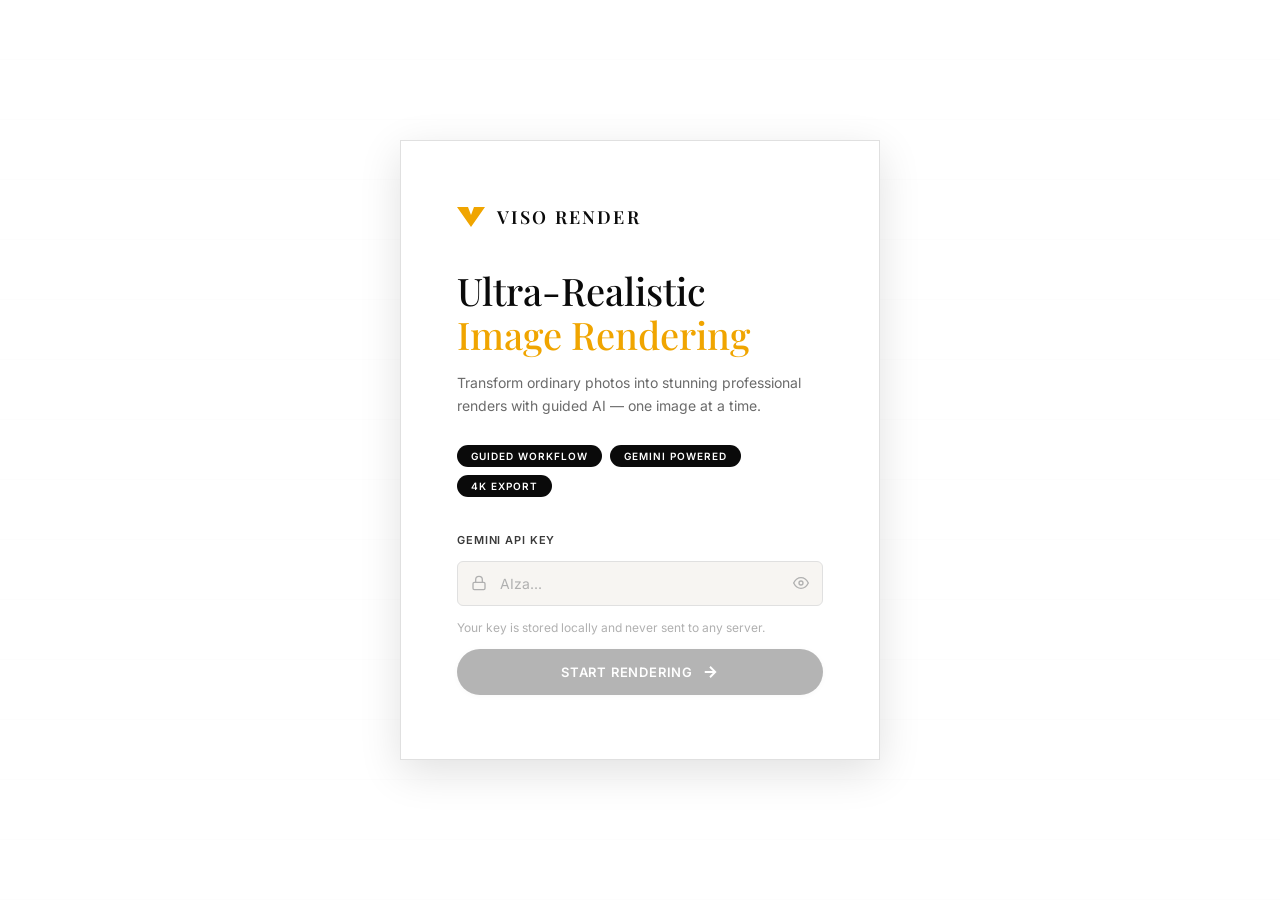
==== index.html @ 2ee14c9d "Add files via upload" ====
<!DOCTYPE html>
<html lang="en">
<head>
  <meta charset="UTF-8" />
  <meta name="viewport" content="width=device-width, initial-scale=1.0" />
  <title>RenderAI — Ultra-Realistic Image Rendering Agent</title>
  <meta name="description" content="Transform your ordinary images into ultra-realistic professional renders using Gemini AI." />
  <link href="https://fonts.googleapis.com/css2?family=Playfair+Display:ital,wght@0,400;0,500;0,600;0,700;1,400&family=Inter:wght@300;400;500;600;700&family=Space+Grotesk:wght@400;500;600&display=swap" rel="stylesheet" />
  <link rel="stylesheet" href="style.css" />
</head>
<body>

  <!-- ===== SETUP SCREEN ===== -->
  <div id="setup-screen" class="screen active">
    <div class="setup-bg">
      <div class="orb orb-1"></div>
      <div class="orb orb-2"></div>
      <div class="orb orb-3"></div>
    </div>
    <div class="setup-card">
      <div class="logo">
        <div class="logo-icon">
          <svg width="28" height="20" viewBox="0 0 28 20" fill="none">
            <polygon points="0,0 11,0 14,8 17,0 28,0 14,20" fill="#F0A500"/>
          </svg>
        </div>
        <span class="logo-text">VISO Render</span>
      </div>
      <h1 class="setup-title">Ultra-Realistic<br/><span class="gradient-text">Image Rendering</span></h1>
      <p class="setup-subtitle">Transform ordinary photos into stunning professional renders with guided AI — one image at a time.</p>
      <div class="feature-pills">
        <span class="pill">Guided Workflow</span>
        <span class="pill">Gemini Powered</span>
        <span class="pill">4K Export</span>
      </div>
      <div class="api-form">
        <label class="input-label">Gemini API Key</label>
        <div class="input-wrap">
          <svg class="input-icon" width="16" height="16" viewBox="0 0 24 24" fill="none" stroke="currentColor" stroke-width="2"><rect x="3" y="11" width="18" height="11" rx="2"/><path d="M7 11V7a5 5 0 0 1 10 0v4"/></svg>
          <input id="api-key-input" type="password" placeholder="AIza..." autocomplete="off" spellcheck="false" />
          <button id="toggle-key-vis" class="toggle-vis" title="Show/Hide Key">
            <svg width="16" height="16" viewBox="0 0 24 24" fill="none" stroke="currentColor" stroke-width="2"><path d="M1 12s4-8 11-8 11 8 11 8-4 8-11 8-11-8-11-8z"/><circle cx="12" cy="12" r="3"/></svg>
          </button>
        </div>
        <p class="input-hint">Your key is stored locally and never sent to any server.</p>
        <button id="start-btn" class="btn-primary" disabled>
          <span>Start Rendering</span>
          <svg width="18" height="18" viewBox="0 0 24 24" fill="none" stroke="currentColor" stroke-width="2.5"><path d="M5 12h14M12 5l7 7-7 7"/></svg>
        </button>
        <div id="setup-error" class="setup-error hidden"></div>
      </div>
    </div>
  </div>

  <!-- ===== MAIN APP ===== -->
  <div id="app-screen" class="screen">

    <!-- Header -->
    <header class="app-header">
      <div class="header-logo">
        <div class="logo-icon small">
          <svg width="20" height="14" viewBox="0 0 28 20" fill="none">
            <polygon points="0,0 11,0 14,8 17,0 28,0 14,20" fill="#F0A500"/>
          </svg>
        </div>
        <span>VISO Render</span>
      </div>
      <div class="header-status">
        <div class="status-dot"></div>
        <span id="header-status-text">Agent Ready</span>
      </div>
      <div class="header-actions">
        <div id="image-counter-badge" class="counter-badge hidden">
          <span id="image-count">0</span> rendered
        </div>
        <button id="new-session-btn" class="btn-ghost" title="New Session">
          <svg width="16" height="16" viewBox="0 0 24 24" fill="none" stroke="currentColor" stroke-width="2"><path d="M3 12a9 9 0 0 1 9-9 9.75 9.75 0 0 1 6.74 2.74L21 8"/><path d="M21 3v5h-5"/><path d="M21 12a9 9 0 0 1-9 9 9.75 9.75 0 0 1-6.74-2.74L3 16"/><path d="M8 16H3v5"/></svg>
          New Session
        </button>
        <button id="change-key-btn" class="btn-ghost" title="Change API Key">
          <svg width="16" height="16" viewBox="0 0 24 24" fill="none" stroke="currentColor" stroke-width="2"><rect x="3" y="11" width="18" height="11" rx="2"/><path d="M7 11V7a5 5 0 0 1 10 0v4"/></svg>
        </button>
      </div>
    </header>

    <!-- Main Layout -->
    <main class="app-main">

      <!-- LEFT PANEL: Image Preview -->
      <section class="image-panel">

        <!-- Upload Zone -->
        <div id="upload-zone" class="upload-zone">
          <input type="file" id="file-input" accept="image/*" hidden />
          <div class="upload-content">
            <div class="upload-icon-wrap">
              <div class="upload-icon-ring"></div>
              <svg width="32" height="32" viewBox="0 0 24 24" fill="none" stroke="currentColor" stroke-width="1.5">
                <path d="M21 15v4a2 2 0 0 1-2 2H5a2 2 0 0 1-2-2v-4"/>
                <polyline points="17,8 12,3 7,8"/>
                <line x1="12" y1="3" x2="12" y2="15"/>
              </svg>
            </div>
            <h3 class="upload-title">Drop your image here</h3>
            <p class="upload-sub">or <button id="browse-btn" class="link-btn">browse files</button></p>
            <p class="upload-formats">JPG, PNG, WEBP · Max 20MB</p>
            <div class="upload-tips">
              <div class="tip-item"><span class="tip-icon">💡</span><span>Works great with products, portraits, interiors, and objects</span></div>
            </div>
          </div>
        </div>

        <!-- Comparison View (hidden until render) -->
        <div id="comparison-view" class="comparison-view hidden">
          <div class="compare-header">
            <div class="compare-tabs">
              <button class="compare-tab active" data-tab="split" id="tab-split">Split</button>
              <button class="compare-tab" data-tab="before" id="tab-before">Before</button>
              <button class="compare-tab" data-tab="after" id="tab-after">After</button>
            </div>
            <button id="download-btn" class="btn-download" title="Download Render">
              <svg width="14" height="14" viewBox="0 0 24 24" fill="none" stroke="currentColor" stroke-width="2.5"><path d="M21 15v4a2 2 0 0 1-2 2H5a2 2 0 0 1-2-2v-4"/><polyline points="7,10 12,15 17,10"/><line x1="12" y1="15" x2="12" y2="3"/></svg>
              Download
            </button>
          </div>

          <!-- Split View -->
          <div id="split-view" class="split-container">
            <div class="split-images">
              <img id="before-img-split" class="split-img" alt="Original" />
              <img id="after-img-split" class="split-img rendered" alt="Rendered" />
              <div class="split-divider" id="split-divider">
                <div class="divider-line"></div>
                <div class="divider-handle">
                  <svg width="14" height="14" viewBox="0 0 24 24" fill="none" stroke="currentColor" stroke-width="2.5"><path d="M8 3l-5 9 5 9"/><path d="M16 3l5 9-5 9"/></svg>
                </div>
              </div>
              <div class="split-label left">Original</div>
              <div class="split-label right">Rendered</div>
            </div>
          </div>

          <!-- Single Views -->
          <div id="before-view" class="single-view hidden">
            <img id="before-img-single" alt="Original" />
            <div class="single-label">Original</div>
          </div>
          <div id="after-view" class="single-view hidden">
            <img id="after-img-single" alt="Rendered" />
            <div class="single-label gradient-bg-label">AI Render</div>
          </div>

          <!-- Render Meta -->
          <div class="render-meta">
            <div class="meta-item" id="render-subject-meta"></div>
            <div class="meta-dot"></div>
            <div class="meta-item" id="render-bg-meta"></div>
            <div class="meta-dot"></div>
            <div class="meta-item" id="render-style-meta"></div>
          </div>
        </div>

        <!-- Processing State -->
        <div id="processing-view" class="processing-view hidden">
          <div class="processing-visual">
            <canvas id="processing-canvas" width="180" height="180"></canvas>
          </div>
          <div class="processing-text">
            <h3 id="processing-title">Generating Ultra-Realistic Render</h3>
            <p id="processing-sub">Enhancing lighting, textures & depth...</p>
          </div>
          <div class="processing-steps">
            <div class="proc-step active" id="ps-1"><div class="ps-dot"></div><span>Analyzing subject</span></div>
            <div class="proc-step" id="ps-2"><div class="ps-dot"></div><span>Crafting prompt</span></div>
            <div class="proc-step" id="ps-3"><div class="ps-dot"></div><span>Rendering with Gemini</span></div>
            <div class="proc-step" id="ps-4"><div class="ps-dot"></div><span>Finalizing output</span></div>
          </div>
        </div>

        <!-- Annotation Overlay (drawing canvas) -->
        <div id="annotation-overlay" class="annotation-overlay hidden">
          <canvas id="annotation-canvas"></canvas>
        </div>

        <!-- Gemini-style Drawing Toolbar -->
        <div id="drawing-toolbar" class="drawing-toolbar hidden">
          <div class="dtb-row dtb-colors">
            <button class="dtb-color active" data-color="#FF3B30" style="background:#FF3B30" title="Red"></button>
            <button class="dtb-color" data-color="#FF9500" style="background:#FF9500" title="Orange"></button>
            <button class="dtb-color" data-color="#34C759" style="background:#34C759" title="Green"></button>
            <button class="dtb-color" data-color="#007AFF" style="background:#007AFF" title="Blue"></button>
            <button class="dtb-color" data-color="#FFFFFF" style="background:#FFFFFF" title="White"></button>
          </div>
          <div class="dtb-row dtb-tools">
            <button class="dtb-tool active" id="dtb-pen" title="Pen">
              <svg width="15" height="15" viewBox="0 0 24 24" fill="none" stroke="currentColor" stroke-width="2.2"><path d="M12 20h9"/><path d="M16.5 3.5a2.121 2.121 0 013 3L7 19l-4 1 1-4L16.5 3.5z"/></svg>
            </button>
            <button class="dtb-tool" id="dtb-eraser" title="Eraser">
              <svg width="15" height="15" viewBox="0 0 24 24" fill="none" stroke="currentColor" stroke-width="2.2"><path d="M20 20H7L3 16l10-10 7 7-3.5 3.5"/><path d="M6.5 17.5l4-4"/></svg>
            </button>
            <button class="dtb-tool" id="dtb-clear" title="Clear all">
              <svg width="15" height="15" viewBox="0 0 24 24" fill="none" stroke="currentColor" stroke-width="2.2"><polyline points="3,6 5,6 21,6"/><path d="M19 6v14a2 2 0 0 1-2 2H7a2 2 0 0 1-2-2V6M8,6V4a2 2 0 0 1 2-2h4a2 2 0 0 1 2 2v2"/></svg>
            </button>
          </div>
        </div>

      </section>

      <!-- RIGHT PANEL: Chat Agent -->
      <section class="chat-panel">

        <div class="chat-header">
          <div class="agent-avatar">
            <svg width="16" height="12" viewBox="0 0 28 20" fill="none">
              <polygon points="0,0 11,0 14,8 17,0 28,0 14,20" fill="#F0A500"/>
            </svg>
          </div>
          <div>
            <div class="agent-name">Render Agent</div>
            <div class="agent-online"><span class="online-dot"></span>Online</div>
          </div>
          <div class="chat-image-thumb-wrap">
            <img id="chat-thumb" class="chat-thumb hidden" alt="Current image" />
          </div>
        </div>

        <!-- Messages -->
        <div class="chat-messages" id="chat-messages">
          <!-- Populated by JS -->
        </div>

        <!-- Input Area -->
        <div class="chat-input-area" id="chat-input-area">

          <!-- Quick Choice Grid -->
          <div id="quick-choices" class="quick-choices hidden"></div>

          <!-- ── Color Picker Card (replaces background step) ── -->
          <div id="color-picker-card" class="color-picker-card hidden">
            <div class="cp-label">Background Color</div>
            <div class="cp-presets">
              <button class="cp-swatch" data-color="#FFEEDC" title="Warm Cream" style="background:#FFEEDC"></button>
              <button class="cp-swatch" data-color="#FFFFFF" title="Pure White" style="background:#FFFFFF"></button>
              <button class="cp-swatch" data-color="#F5F5F0" title="Off White" style="background:#F5F5F0"></button>
              <button class="cp-swatch" data-color="#E8EDF2" title="Cool Grey" style="background:#E8EDF2"></button>
              <button class="cp-swatch" data-color="#FFF8E7" title="Warm White" style="background:#FFF8E7"></button>
              <button class="cp-swatch" data-color="#0D0D0D" title="Black" style="background:#0D0D0D"></button>
              <button class="cp-swatch" data-color="#1A2332" title="Navy" style="background:#1A2332"></button>
              <button class="cp-swatch cp-custom-trigger" title="Custom color">
                <svg width="14" height="14" viewBox="0 0 24 24" fill="none" stroke="currentColor" stroke-width="2.5"><circle cx="12" cy="12" r="10"/><line x1="12" y1="8" x2="12" y2="16"/><line x1="8" y1="12" x2="16" y2="12"/></svg>
                <input type="color" id="bg-color-input" value="#FFEEDC" tabindex="-1"/>
              </button>
            </div>
            <div class="cp-bottom">
              <div class="cp-preview-wrap">
                <div id="cp-preview-swatch" class="cp-preview-swatch" style="background:#FFEEDC"></div>
                <span id="cp-hex-display" class="cp-hex">#FFEEDC</span>
              </div>
              <button id="cp-confirm-btn" class="btn-action primary cp-confirm">
                Use This Color →
              </button>
            </div>
          </div>

          <!-- ── Upscale + Template Picker ── -->
          <div id="upscale-picker" class="upscale-picker hidden">
            <div class="up-header">
              <span class="up-title">Upscale &amp; Export</span>
              <span class="tp-badge">VISO</span>
            </div>

            <!-- Resolution -->
            <div class="up-section">
              <div class="up-section-label">Resolution</div>
              <div class="up-res-grid">
                <button class="up-res-btn" data-res="2k">
                  <span class="up-res-name">2K</span>
                  <span class="up-res-dim">2048 &times; 1280</span>
                </button>
                <button class="up-res-btn active" data-res="4k">
                  <span class="up-res-name">4K</span>
                  <span class="up-res-dim">3840 &times; 2160</span>
                </button>
                <button class="up-res-btn" data-res="8k">
                  <span class="up-res-name">8K</span>
                  <span class="up-res-dim">7680 &times; 4320</span>
                </button>
              </div>
            </div>

            <!-- Template -->
            <div class="up-section">
              <div class="up-section-label">Overlay Template</div>
              <div class="up-tp-grid">
                <button class="up-tp-card active" data-template="none">
                  <div class="up-tp-thumb up-tp-none">None</div>
                  <span class="up-tp-name">Raw</span>
                </button>
                <button class="up-tp-card" data-template="dark">
                  <div class="up-tp-thumb up-tp-dark">
                    <span class="up-tp-label">Dark</span>
                  </div>
                  <span class="up-tp-name">Dark Text</span>
                </button>
                <button class="up-tp-card" data-template="white">
                  <div class="up-tp-thumb up-tp-white">
                    <span class="up-tp-label">White</span>
                  </div>
                  <span class="up-tp-name">White Text</span>
                </button>
              </div>
            </div>

            <button id="up-export-btn" class="btn-action primary">
              <svg width="14" height="14" viewBox="0 0 24 24" fill="none" stroke="currentColor" stroke-width="2.5"><path d="M21 15v4a2 2 0 0 1-2 2H5a2 2 0 0 1-2-2v-4"/><polyline points="7,10 12,15 17,10"/><line x1="12" y1="15" x2="12" y2="3"/></svg>
              Export
            </button>
          </div>

          <!-- Text Input Row -->
          <div id="text-input-row" class="text-input-row hidden">
            <div class="text-input-wrap">
              <textarea id="chat-input" placeholder="Type your response..." rows="1" maxlength="500"></textarea>
              <span class="char-count" id="char-count">0/500</span>
            </div>
            <button id="send-btn" class="send-btn" disabled>
              <svg width="18" height="18" viewBox="0 0 24 24" fill="none" stroke="currentColor" stroke-width="2.5"><line x1="22" y1="2" x2="11" y2="13"/><polygon points="22,2 15,22 11,13 2,9"/></svg>
            </button>
          </div>

          <!-- Action Buttons (post-render) -->
          <div id="action-btns" class="action-btns hidden">
            <!-- Row 1: Preview + Download -->
            <div class="action-btns-row">
              <button id="preview-btn" class="btn-action secondary">
                <svg width="14" height="14" viewBox="0 0 24 24" fill="none" stroke="currentColor" stroke-width="2"><path d="M1 12s4-8 11-8 11 8 11 8-4 8-11 8-11-8-11-8z"/><circle cx="12" cy="12" r="3"/></svg>
                Preview
              </button>
              <button id="chat-download-btn" class="btn-action secondary">
                <svg width="14" height="14" viewBox="0 0 24 24" fill="none" stroke="currentColor" stroke-width="2.5"><path d="M21 15v4a2 2 0 0 1-2 2H5a2 2 0 0 1-2-2v-4"/><polyline points="7,10 12,15 17,10"/><line x1="12" y1="15" x2="12" y2="3"/></svg>
                Download
              </button>
            </div>
            <!-- Row 2: Upscale & Export (full width, prominent) -->
            <div class="action-btns-row">
              <button id="upscale-btn" class="btn-action teal" style="width:100%">
                <svg width="14" height="14" viewBox="0 0 24 24" fill="none" stroke="currentColor" stroke-width="2.5"><polyline points="17,11 12,6 7,11"/><polyline points="17,18 12,13 7,18"/></svg>
                Upscale &amp; Export
              </button>
            </div>
            <!-- Row 3: Adjust + Next Image -->
            <div class="action-btns-row">
              <button id="adjust-btn" class="btn-action secondary">
                <svg width="14" height="14" viewBox="0 0 24 24" fill="none" stroke="currentColor" stroke-width="2"><path d="M12 20h9"/><path d="M16.5 3.5a2.121 2.121 0 013 3L7 19l-4 1 1-4L16.5 3.5z"/></svg>
                Adjustments
              </button>
              <button id="next-image-btn" class="btn-action primary">
                <svg width="14" height="14" viewBox="0 0 24 24" fill="none" stroke="currentColor" stroke-width="2"><path d="M5 12h14M12 5l7 7-7 7"/></svg>
                Next
              </button>
            </div>
            <!-- Row 4: Back to first render (only after adjustment) -->
            <div id="back-original-row" class="action-btns-row hidden">
              <button id="back-original-btn" class="btn-action back">
                <svg width="14" height="14" viewBox="0 0 24 24" fill="none" stroke="currentColor" stroke-width="2"><polyline points="15,18 9,12 15,6"/></svg>
                Back to First Render
              </button>
            </div>
          </div>

          <!-- Adjustment Input -->
          <div id="adjustment-row" class="adjustment-row hidden">
            <div class="text-input-wrap">
              <textarea id="adjustment-input" placeholder="Describe what to change (e.g., make lighting warmer, change background to sunset)..." rows="2" maxlength="600"></textarea>
            </div>
            <div class="adj-buttons">
              <button id="cancel-adj-btn" class="btn-ghost small">Cancel</button>
              <button id="apply-adj-btn" class="btn-primary small">Apply Changes</button>
            </div>
          </div>

        </div>
      </section>

    </main>
  </div>

  <!-- Notification Toast -->
  <div id="toast" class="toast hidden">
    <span id="toast-msg"></span>
  </div>

  <script src="app.js"></script>
</body>
</html>
---- style.css ----
/* ================================================================
   RenderAI — VISO-Inspired Design System
   Light, minimal, editorial. Matching visoinc.com aesthetic.
================================================================ */

/* ── Google Fonts ── */
@import url('https://fonts.googleapis.com/css2?family=Playfair+Display:wght@400;500;600;700&family=Inter:wght@300;400;500;600;700&family=Space+Grotesk:wght@400;500;600&display=swap');

/* ── Design Tokens ── */
:root {
  /* Colors */
  --black:        #0A0A0A;
  --off-black:    #1A1A1A;
  --dark-grey:    #3A3A3A;
  --mid-grey:     #6B6B6B;
  --light-grey:   #B0B0B0;
  --rule:         #E0E0E0;
  --bg-page:      #F7F5F2;   /* warm off-white, like VISO */
  --bg-white:     #FFFFFF;
  --bg-panel:     #FAF9F7;
  --bg-input:     #FFFFFF;
  --gold:         #F0A500;
  --gold-light:   rgba(240,165,0,0.12);
  --gold-border:  rgba(240,165,0,0.3);

  /* Typography */
  --font-serif:  'Playfair Display', Georgia, serif;
  --font-sans:   'Inter', 'Helvetica Neue', Arial, sans-serif;
  --font-mono:   'Space Grotesk', monospace;

  /* Spacing & shape */
  --radius-sm:   4px;
  --radius-md:   6px;
  --radius-pill: 999px;
  --transition:  150ms ease;

  /* Shadows */
  --shadow-sm:   0 1px 4px rgba(0,0,0,0.08);
  --shadow-md:   0 4px 16px rgba(0,0,0,0.1);
  --shadow-lg:   0 12px 40px rgba(0,0,0,0.12);
}

/* ── Reset ── */
*, *::before, *::after { box-sizing: border-box; margin: 0; padding: 0; }
html, body {
  height: 100%; width: 100%;
  font-family: var(--font-sans);
  background: var(--bg-page);
  color: var(--black);
  -webkit-font-smoothing: antialiased;
  font-size: 14px;
}
button { font-family: var(--font-sans); }
input, textarea { font-family: var(--font-sans); }

/* ── Screen system ── */
.screen {
  display: none;
  width: 100%; height: 100vh;
}
.screen.active { display: flex; }

.hidden { display: none !important; }

/* ================================================================
   SETUP SCREEN
================================================================ */
#setup-screen {
  align-items: center;
  justify-content: center;
  background: var(--bg-white);
  position: relative;
  overflow: hidden;
}

/* Subtle warm texture lines */
#setup-screen::before {
  content: '';
  position: absolute;
  inset: 0;
  background:
    repeating-linear-gradient(
      0deg,
      rgba(0,0,0,0.018) 0px, transparent 1px, transparent 60px
    );
  pointer-events: none;
}

.setup-bg { display:none; } /* replaced by CSS lines */

.setup-card {
  position: relative;
  width: 100%; max-width: 480px;
  padding: 64px 56px;
  background: var(--bg-white);
  border: 1px solid var(--rule);
  box-shadow: var(--shadow-lg);
  z-index: 1;
}

/* VISO-style wordmark/logo */
.logo {
  display: flex; align-items: center; gap: 12px;
  margin-bottom: 40px;
  text-decoration: none;
}
.logo-icon {
  display: flex; align-items: center; justify-content: center;
  flex-shrink: 0;
}
.logo-icon svg { display: block; }
.logo-text {
  font-family: var(--font-serif);
  font-size: 18px; font-weight: 600;
  letter-spacing: 0.12em;
  text-transform: uppercase;
  color: var(--black);
}

/* Setup title — large serif, like VISO headlines */
.setup-title {
  font-family: var(--font-serif);
  font-size: 38px; font-weight: 500;
  line-height: 1.15;
  color: var(--black);
  margin-bottom: 14px;
}
.gradient-text {
  /* Gold accent instead of gradient */
  color: var(--gold);
}

.setup-subtitle {
  font-size: 14px; line-height: 1.65;
  color: var(--mid-grey);
  margin-bottom: 28px;
}

.feature-pills {
  display: flex; flex-wrap: wrap; gap: 8px;
  margin-bottom: 36px;
}
.pill {
  font-size: 10px; font-weight: 600;
  padding: 5px 14px;
  border-radius: var(--radius-pill);
  background: var(--black);
  color: white;
  letter-spacing: 0.1em;
  text-transform: uppercase;
}

/* API form */
.api-form { display: flex; flex-direction: column; gap: 14px; }
.input-label {
  font-size: 11px; font-weight: 600;
  letter-spacing: 0.08em; text-transform: uppercase;
  color: var(--dark-grey);
}
.input-wrap { position: relative; display: flex; align-items: center; }
.input-icon {
  position: absolute; left: 14px;
  color: var(--light-grey);
  pointer-events: none;
}
.input-wrap input {
  width: 100%;
  padding: 13px 44px 13px 42px;
  background: var(--bg-page);
  border: 1px solid var(--rule);
  border-radius: var(--radius-md);
  color: var(--black);
  font-size: 14px;
  outline: none;
  transition: border-color var(--transition), box-shadow var(--transition);
}
.input-wrap input:focus {
  border-color: var(--black);
  box-shadow: 0 0 0 3px rgba(0,0,0,0.06);
}
.input-wrap input::placeholder { color: var(--light-grey); }
.toggle-vis {
  position: absolute; right: 14px;
  background: none; border: none; cursor: pointer;
  color: var(--light-grey);
  display: flex; align-items: center;
  transition: color var(--transition);
}
.toggle-vis:hover { color: var(--mid-grey); }

.input-hint { font-size: 12px; color: var(--light-grey); }

/* Primary Button — VISO style: black pill */
.btn-primary {
  display: flex; align-items: center; justify-content: center; gap: 8px;
  padding: 14px 28px;
  background: var(--black);
  border: none; border-radius: var(--radius-pill);
  color: white;
  font-size: 13px; font-weight: 600;
  letter-spacing: 0.06em; text-transform: uppercase;
  cursor: pointer;
  transition: all var(--transition);
  box-shadow: var(--shadow-sm);
}
.btn-primary:hover:not(:disabled) {
  background: var(--dark-grey);
  box-shadow: var(--shadow-md);
  transform: translateY(-1px);
}
.btn-primary:active:not(:disabled) { transform: translateY(0); }
.btn-primary:disabled { opacity: 0.3; cursor: not-allowed; }
.btn-primary.small { padding: 9px 18px; font-size: 12px; }

.setup-error {
  padding: 10px 14px;
  background: rgba(220,38,38,0.06);
  border: 1px solid rgba(220,38,38,0.2);
  border-radius: var(--radius-md);
  color: #DC2626;
  font-size: 13px;
}

/* ================================================================
   APP HEADER
================================================================ */
.app-header {
  display: flex; align-items: center; gap: 16px;
  padding: 0 28px;
  height: 58px;
  background: var(--black);
  border-bottom: 1px solid rgba(255,255,255,0.06);
  position: relative; z-index: 10;
  width: 100%; flex-shrink: 0;
}
.header-logo {
  display: flex; align-items: center; gap: 10px;
  font-family: var(--font-serif);
  font-weight: 600; font-size: 16px;
  letter-spacing: 0.18em; text-transform: uppercase;
  color: white;
}
.logo-icon.small { opacity: 0.9; }
/* recolor SVG strokes/fills for dark header */
.app-header .logo-icon svg path,
.app-header .logo-icon svg circle { stroke: white; }

.header-status {
  display: flex; align-items: center; gap: 7px;
  font-size: 11px; color: rgba(255,255,255,0.45);
  letter-spacing: 0.04em;
  text-transform: uppercase;
  margin-left: auto;
}
.status-dot {
  width: 6px; height: 6px;
  border-radius: 50%;
  background: var(--gold);
  animation: pulse 2.5s ease-in-out infinite;
}
@keyframes pulse {
  0%,100% { opacity:1; box-shadow: 0 0 0 0 rgba(240,165,0,0.5); }
  50%      { opacity:.7; box-shadow: 0 0 0 5px rgba(240,165,0,0); }
}

.header-actions { display: flex; align-items: center; gap: 8px; }

.btn-ghost {
  display: flex; align-items: center; gap: 6px;
  padding: 6px 14px;
  background: none;
  border: 1px solid rgba(255,255,255,0.18);
  border-radius: var(--radius-pill);
  color: rgba(255,255,255,0.7);
  font-size: 11px; font-weight: 500;
  letter-spacing: 0.05em; text-transform: uppercase;
  cursor: pointer;
  transition: all var(--transition);
}
.btn-ghost:hover {
  border-color: rgba(255,255,255,0.4);
  color: white;
  background: rgba(255,255,255,0.06);
}
.btn-ghost.small { padding: 5px 10px; font-size: 11px; }

.counter-badge {
  padding: 4px 12px;
  background: var(--gold-light);
  border: 1px solid var(--gold-border);
  border-radius: var(--radius-pill);
  font-size: 11px; font-weight: 600;
  letter-spacing: 0.04em;
  color: var(--gold);
}

/* ================================================================
   APP LAYOUT
================================================================ */
#app-screen { flex-direction: column; overflow: hidden; }

.app-main {
  display: grid;
  grid-template-columns: 1fr 400px;
  flex: 1;
  overflow: hidden;
  height: calc(100vh - 58px);
}

/* ================================================================
   IMAGE PANEL (left)
================================================================ */
.image-panel {
  background: var(--bg-page);
  border-right: 1px solid var(--rule);
  overflow: hidden;
  position: relative;
  display: flex; align-items: center; justify-content: center;
}

/* Upload Zone */
.upload-zone {
  width: 100%; height: 100%;
  display: flex; align-items: center; justify-content: center;
  cursor: pointer;
  position: relative;
  transition: all var(--transition);
}
.upload-zone::before {
  content: '';
  position: absolute; inset: 32px;
  border: 1.5px dashed rgba(0,0,0,0.15);
  border-radius: 2px;
  transition: all var(--transition);
  pointer-events: none;
}
.upload-zone:hover::before,
.upload-zone.drag-over::before {
  border-color: var(--gold);
}
.upload-zone.drag-over { background: rgba(240,165,0,0.03); }

.upload-content {
  display: flex; flex-direction: column;
  align-items: center; text-align: center;
  gap: 10px; padding: 40px;
  pointer-events: none;
}
.upload-icon-wrap {
  width: 72px; height: 72px;
  display: flex; align-items: center; justify-content: center;
  border: 1.5px solid var(--rule);
  border-radius: 50%;
  margin-bottom: 12px;
  background: var(--bg-white);
}
.upload-icon-ring { display: none; }
.upload-icon-wrap svg { color: var(--mid-grey); }

.upload-title {
  font-family: var(--font-serif);
  font-size: 22px; font-weight: 500;
  color: var(--black);
}
.upload-sub { font-size: 13px; color: var(--mid-grey); }
.link-btn {
  background: none; border: none; cursor: pointer;
  color: var(--black); font-size: inherit;
  font-family: inherit; font-weight: 600;
  text-decoration: underline; text-underline-offset: 3px;
  pointer-events: all;
}
.link-btn:hover { color: var(--gold); }
.upload-formats { font-size: 11px; color: var(--light-grey); letter-spacing: 0.03em; }
.upload-tips { margin-top: 20px; display: flex; flex-direction: column; gap: 8px; }
.tip-item {
  display: flex; align-items: center; gap: 8px;
  font-size: 12px; color: var(--mid-grey);
  background: var(--bg-white);
  border: 1px solid var(--rule);
  border-radius: var(--radius-sm);
  padding: 8px 16px;
}
.tip-icon { font-size: 14px; }

/* ================================================================
   COMPARISON VIEW
================================================================ */
.comparison-view { width: 100%; height: 100%; display: flex; flex-direction: column; }

.compare-header {
  display: flex; align-items: center; justify-content: space-between;
  padding: 10px 16px;
  border-bottom: 1px solid var(--rule);
  background: var(--bg-white);
  flex-shrink: 0;
}
.compare-tabs {
  display: flex; gap: 2px;
  background: var(--bg-page);
  border: 1px solid var(--rule);
  border-radius: var(--radius-pill);
  padding: 3px;
}
.compare-tab {
  padding: 5px 16px;
  background: none; border: none; border-radius: var(--radius-pill);
  color: var(--mid-grey);
  font-size: 11px; font-weight: 600; letter-spacing: 0.06em;
  text-transform: uppercase;
  cursor: pointer; transition: all var(--transition);
}
.compare-tab.active {
  background: var(--black);
  color: white;
}
.btn-download {
  display: flex; align-items: center; gap: 6px;
  padding: 6px 16px;
  background: var(--black);
  border: none; border-radius: var(--radius-pill);
  color: white;
  font-size: 11px; font-weight: 600;
  letter-spacing: 0.06em; text-transform: uppercase;
  cursor: pointer; transition: all var(--transition);
}
.btn-download:hover { background: var(--dark-grey); }

/* Split container */
.split-container { flex: 1; overflow: hidden; position: relative; }
.split-images {
  position: relative; width: 100%; height: 100%;
  overflow: hidden; user-select: none;
}
.split-img {
  position: absolute; top: 0; left: 0;
  width: 100%; height: 100%; object-fit: contain;
}
.split-img.rendered { clip-path: inset(0 0 0 50%); }

.split-divider {
  position: absolute; top: 0; bottom: 0; left: 50%;
  width: 40px;
  transform: translateX(-50%);
  cursor: ew-resize;
  display: flex; flex-direction: column;
  align-items: center; justify-content: center;
  z-index: 5;
}
.divider-line {
  position: absolute; top: 0; bottom: 0; left: 50%;
  width: 2px;
  background: var(--black);
  transform: translateX(-50%);
  box-shadow: 0 0 8px rgba(0,0,0,0.2);
}
.divider-handle {
  width: 34px; height: 34px;
  background: var(--black);
  border-radius: 50%;
  display: flex; align-items: center; justify-content: center;
  box-shadow: var(--shadow-md);
  position: relative; z-index: 2;
  color: white;
}

.split-label {
  position: absolute; bottom: 16px; z-index: 4;
  font-size: 10px; font-weight: 700;
  letter-spacing: 0.1em; text-transform: uppercase;
  padding: 4px 12px;
  border-radius: var(--radius-pill);
}
.split-label.left {
  left: 16px;
  background: rgba(255,255,255,0.85);
  border: 1px solid var(--rule);
  color: var(--dark-grey);
  backdrop-filter: blur(8px);
}
.split-label.right {
  right: 16px;
  background: var(--black);
  color: white;
}

/* Single view */
.single-view { flex: 1; position: relative; overflow: hidden; }
.single-view img { width: 100%; height: 100%; object-fit: contain; }
.single-label {
  position: absolute; bottom: 16px; left: 50%;
  transform: translateX(-50%);
  font-size: 10px; font-weight: 700;
  letter-spacing: 0.1em; text-transform: uppercase;
  padding: 4px 12px; border-radius: var(--radius-pill);
  background: rgba(255,255,255,0.85);
  border: 1px solid var(--rule);
  color: var(--dark-grey);
  backdrop-filter: blur(8px);
}
.gradient-bg-label {
  background: var(--black) !important;
  color: white !important;
  border-color: transparent !important;
}

.render-meta {
  display: flex; align-items: center; gap: 10px;
  padding: 8px 16px; flex-shrink: 0;
  border-top: 1px solid var(--rule);
  background: var(--bg-white);
  flex-wrap: wrap;
}
.meta-item { font-size: 11px; color: var(--mid-grey); }
.meta-dot { width: 3px; height: 3px; border-radius: 50%; background: var(--rule); }

/* ================================================================
   PROCESSING VIEW
================================================================ */
.processing-view {
  display: flex; flex-direction: column;
  align-items: center; justify-content: center;
  gap: 24px; padding: 40px;
  width: 100%; height: 100%;
  background: var(--bg-page);
}
.processing-visual { position: relative; width: 180px; height: 180px; }
#processing-canvas { border-radius: 50%; }
.processing-text { text-align: center; }
.processing-text h3 {
  font-family: var(--font-serif);
  font-size: 22px; font-weight: 500;
  margin-bottom: 8px; color: var(--black);
}
.processing-text p { font-size: 13px; color: var(--mid-grey); }
.processing-steps { display: flex; flex-direction: column; gap: 10px; width: 100%; max-width: 280px; }
.proc-step { display: flex; align-items: center; gap: 10px; font-size: 13px; color: var(--light-grey); transition: all 0.3s ease; }
.proc-step.active { color: var(--black); }
.proc-step.done { color: var(--gold); }
.ps-dot {
  width: 8px; height: 8px; flex-shrink: 0;
  border-radius: 50%;
  background: transparent;
  border: 1.5px solid var(--rule);
  transition: all 0.3s ease;
}
.proc-step.active .ps-dot {
  background: var(--black); border-color: var(--black);
  box-shadow: 0 0 0 3px rgba(0,0,0,0.1);
  animation: dotPulse 1.2s ease-in-out infinite;
}
.proc-step.done .ps-dot { background: var(--gold); border-color: var(--gold); }
@keyframes dotPulse {
  0%, 100% { transform: scale(1); }
  50% { transform: scale(1.35); }
}

/* ================================================================
   CHAT PANEL (right)
================================================================ */
.chat-panel {
  display: flex; flex-direction: column;
  background: var(--bg-white);
  height: 100%; overflow: hidden;
  border-left: 1px solid var(--rule);
}

.chat-header {
  display: flex; align-items: center; gap: 12px;
  padding: 14px 20px;
  border-bottom: 1px solid var(--rule);
  background: var(--bg-white);
  flex-shrink: 0;
}
.agent-avatar {
  width: 36px; height: 36px; flex-shrink: 0;
  background: var(--black);
  border-radius: 8px;
  display: flex; align-items: center; justify-content: center;
}
.agent-avatar svg path, .agent-avatar svg circle, .agent-avatar svg ellipse {
  stroke: white !important; fill: rgba(240,165,0,0.7) !important;
}
.agent-name { font-weight: 600; font-size: 13px; color: var(--black); letter-spacing: 0.03em; }
.agent-online { display: flex; align-items: center; gap: 5px; font-size: 11px; color: var(--gold); letter-spacing: 0.04em; }
.online-dot { width: 6px; height: 6px; border-radius: 50%; background: var(--gold); }
.chat-image-thumb-wrap { margin-left: auto; }
.chat-thumb {
  width: 42px; height: 42px;
  border-radius: 4px;
  object-fit: cover;
  border: 1px solid var(--rule);
}

/* Messages */
.chat-messages {
  flex: 1; overflow-y: auto;
  padding: 20px 18px;
  display: flex; flex-direction: column; gap: 14px;
  scroll-behavior: smooth;
  background: var(--bg-page);
}
.chat-messages::-webkit-scrollbar { width: 3px; }
.chat-messages::-webkit-scrollbar-track { background: transparent; }
.chat-messages::-webkit-scrollbar-thumb { background: var(--rule); border-radius: 4px; }

/* Message bubbles */
.msg { display: flex; gap: 10px; animation: msgIn 0.25s ease both; }
@keyframes msgIn {
  from { opacity: 0; transform: translateY(10px); }
  to   { opacity: 1; transform: translateY(0); }
}
.msg-agent { align-items: flex-start; }
.msg-user  { flex-direction: row-reverse; }

.msg-avatar {
  width: 28px; height: 28px; flex-shrink: 0;
  border-radius: 6px;
  display: flex; align-items: center; justify-content: center;
  font-size: 12px;
}
.msg-agent .msg-avatar {
  background: var(--black);
  color: var(--gold);
  font-family: var(--font-serif);
  font-weight: 700;
}
.msg-user .msg-avatar {
  background: var(--bg-page);
  border: 1px solid var(--rule);
  font-size: 10px; font-weight: 700;
  color: var(--mid-grey);
}

.msg-content { max-width: calc(100% - 46px); }
.msg-bubble {
  padding: 11px 15px;
  font-size: 13.5px; line-height: 1.6;
}
.msg-agent .msg-bubble {
  background: var(--bg-white);
  border: 1px solid var(--rule);
  border-radius: 0 10px 10px 10px;
  color: var(--black);
}
.msg-user .msg-bubble {
  background: var(--black);
  border-radius: 10px 0 10px 10px;
  color: white;
  text-align: right;
}

.msg-time {
  font-size: 10px; color: var(--light-grey);
  margin-top: 4px; padding: 0 4px;
  letter-spacing: 0.03em;
}
.msg-user .msg-time { text-align: right; }

/* Typing indicator */
.typing-indicator {
  display: flex; align-items: center; gap: 4px;
  padding: 14px 16px;
}
.typing-dot {
  width: 5px; height: 5px;
  border-radius: 50%;
  background: var(--light-grey);
  animation: typingBounce 1.2s ease-in-out infinite;
}
.typing-dot:nth-child(2) { animation-delay: 0.15s; }
.typing-dot:nth-child(3) { animation-delay: 0.3s; }
@keyframes typingBounce {
  0%,60%,100% { transform: translateY(0); opacity: 0.4; }
  30% { transform: translateY(-5px); opacity: 1; }
}

/* Suggestion chips */
.suggestion-chip {
  display: inline-block;
  margin: 3px 3px 0;
  padding: 4px 12px;
  background: var(--bg-white);
  border: 1px solid var(--rule);
  border-radius: var(--radius-pill);
  font-size: 12px; color: var(--dark-grey);
  cursor: pointer; transition: all var(--transition);
}
.suggestion-chip:hover { border-color: var(--black); color: var(--black); }
.suggestions-wrap { margin-top: 8px; }

/* ================================================================
   CHAT INPUT AREA
================================================================ */
.chat-input-area {
  padding: 14px 16px 18px;
  border-top: 1px solid var(--rule);
  background: var(--bg-white);
  flex-shrink: 0;
  display: flex; flex-direction: column; gap: 10px;
}

/* Quick choices */
.quick-choices { display: grid; gap: 6px; }
.quick-btn {
  padding: 10px 14px;
  background: var(--bg-page);
  border: 1px solid var(--rule);
  border-radius: var(--radius-sm);
  color: var(--dark-grey);
  font-size: 13px; text-align: left; cursor: pointer;
  transition: all var(--transition);
  display: flex; align-items: center; gap: 8px;
}
.quick-btn:hover { border-color: var(--black); color: var(--black); background: var(--bg-white); }
.quick-btn .qb-icon { font-size: 15px; }
.quick-btn .qb-label { font-weight: 500; color: var(--black); }
.quick-btn .qb-sub { font-size: 11px; color: var(--light-grey); margin-left: auto; }

/* Text input */
.text-input-row { display: flex; gap: 8px; align-items: flex-end; }
.text-input-wrap { flex: 1; position: relative; }
.text-input-wrap textarea {
  width: 100%;
  padding: 11px 14px;
  padding-bottom: 22px;
  background: var(--bg-page);
  border: 1px solid var(--rule);
  border-radius: var(--radius-sm);
  color: var(--black);
  font-size: 13.5px;
  resize: none; outline: none;
  line-height: 1.5;
  transition: border-color var(--transition);
}
.text-input-wrap textarea:focus { border-color: var(--black); }
.text-input-wrap textarea::placeholder { color: var(--light-grey); }
.char-count {
  position: absolute; bottom: 8px; right: 12px;
  font-size: 10px; color: var(--light-grey);
  pointer-events: none;
}
.send-btn {
  width: 40px; height: 40px; flex-shrink: 0;
  background: var(--black);
  border: none; border-radius: var(--radius-pill);
  color: white; cursor: pointer;
  display: flex; align-items: center; justify-content: center;
  transition: all var(--transition);
}
.send-btn:hover:not(:disabled) { background: var(--dark-grey); transform: translateY(-1px); }
.send-btn:active:not(:disabled) { transform: translateY(0); }
.send-btn:disabled { opacity: 0.3; cursor: not-allowed; }

/* ── Action Buttons (post-render) ── */
.action-btns { display: flex; flex-direction: column; gap: 6px; }
.action-btns-row { display: flex; gap: 6px; }

.btn-action {
  flex: 1;
  display: flex; align-items: center; justify-content: center; gap: 7px;
  padding: 10px 14px;
  border-radius: var(--radius-pill);
  font-size: 11px; font-weight: 600;
  letter-spacing: 0.06em; text-transform: uppercase;
  cursor: pointer; transition: all var(--transition); border: none;
}
.btn-action.primary {
  background: var(--black); color: white;
}
.btn-action.primary:hover { background: var(--dark-grey); transform: translateY(-1px); }

.btn-action.secondary {
  background: var(--bg-page);
  border: 1px solid var(--rule);
  color: var(--dark-grey);
}
.btn-action.secondary:hover { border-color: var(--black); color: var(--black); }

.btn-action.teal {
  background: var(--gold-light);
  border: 1px solid var(--gold-border);
  color: #9A6B00;
}
.btn-action.teal:hover { background: rgba(240,165,0,0.2); border-color: rgba(240,165,0,0.5); }
.btn-action:disabled { opacity: 0.4; cursor: not-allowed; transform: none; }

/* ── Color Picker Card ── */
.color-picker-card {
  background: var(--bg-page);
  border: 1px solid var(--rule);
  border-radius: var(--radius-sm);
  padding: 14px;
  display: flex; flex-direction: column; gap: 12px;
}
.cp-label {
  font-size: 10px; font-weight: 700; letter-spacing: 0.1em;
  text-transform: uppercase; color: var(--mid-grey);
}
.cp-presets { display: flex; gap: 7px; flex-wrap: wrap; }
.cp-swatch {
  width: 28px; height: 28px;
  border-radius: 50%;
  border: 2px solid transparent;
  cursor: pointer;
  transition: all var(--transition);
  position: relative; overflow: visible;
  outline: none;
  display: flex; align-items: center; justify-content: center;
  box-shadow: 0 1px 3px rgba(0,0,0,0.15);
}
.cp-swatch:hover, .cp-swatch.selected {
  border-color: var(--black);
  transform: scale(1.15);
  box-shadow: 0 0 0 3px rgba(0,0,0,0.1);
}
.cp-custom-trigger {
  background: var(--bg-white);
  border: 1.5px dashed var(--rule);
  color: var(--mid-grey);
  box-shadow: none;
}
.cp-custom-trigger:hover { border-color: var(--black); color: var(--black); }
.cp-custom-trigger input[type="color"] {
  position: absolute; width: 0; height: 0; opacity: 0; pointer-events: none;
}
.cp-bottom { display: flex; align-items: center; gap: 10px; }
.cp-preview-wrap { display: flex; align-items: center; gap: 8px; }
.cp-preview-swatch {
  width: 26px; height: 26px;
  border-radius: 4px;
  border: 1px solid var(--rule);
  flex-shrink: 0;
  transition: background 0.2s;
}
.cp-hex {
  font-family: var(--font-mono);
  font-size: 12px; font-weight: 500;
  color: var(--mid-grey); letter-spacing: 0.04em;
}
.cp-confirm { flex: 1; padding: 9px 14px; font-size: 11px; }

/* ── Template Picker ── */
.template-picker {
  background: var(--bg-page);
  border: 1px solid var(--rule);
  border-radius: var(--radius-sm);
  padding: 14px;
  display: flex; flex-direction: column; gap: 12px;
}
.tp-label {
  font-size: 10px; font-weight: 700; letter-spacing: 0.1em;
  text-transform: uppercase; color: var(--mid-grey);
  display: flex; align-items: center; gap: 8px;
}
.tp-badge {
  padding: 2px 8px;
  background: var(--gold-light);
  border: 1px solid var(--gold-border);
  border-radius: var(--radius-pill);
  font-size: 9px; font-weight: 700;
  letter-spacing: 0.06em;
  color: #9A6B00;
}
.tp-grid { display: grid; grid-template-columns: repeat(3,1fr); gap: 8px; }
.tp-card {
  display: flex; flex-direction: column; align-items: center; gap: 6px;
  padding: 8px 6px 10px;
  background: var(--bg-white);
  border: 1.5px solid var(--rule);
  border-radius: var(--radius-sm);
  cursor: pointer; transition: all var(--transition);
}
.tp-card:hover { border-color: var(--dark-grey); }
.tp-card.active { border-color: var(--black); background: var(--bg-white); }

.tp-thumb {
  width: 100%; aspect-ratio: 16/9;
  border-radius: 2px;
  display: flex; align-items: center; justify-content: center;
}
.tp-thumb-none {
  background: var(--bg-page);
  border: 1px dashed var(--rule);
  font-size: 11px; color: var(--light-grey);
}
.tp-thumb-canvas { width: 100%; height: auto; border-radius: 2px; display: block; }
.tp-name { font-size: 10px; font-weight: 600; letter-spacing: 0.06em; text-transform: uppercase; color: var(--mid-grey); }
.tp-card.active .tp-name { color: var(--black); }
.tp-actions { display: flex; }
.tp-actions .btn-action { font-size: 11px; }

/* ── Adjustment row ── */
.adjustment-row { display: flex; flex-direction: column; gap: 8px; }
.adj-buttons { display: flex; justify-content: flex-end; gap: 8px; }

/* ── Toast ── */
.toast {
  position: fixed;
  bottom: 24px; left: 50%;
  transform: translateX(-50%);
  padding: 10px 22px;
  background: var(--black);
  border-radius: var(--radius-pill);
  font-size: 13px; color: white;
  z-index: 200;
  box-shadow: var(--shadow-lg);
  animation: toastIn 0.25s ease both;
  white-space: nowrap;
}
@keyframes toastIn {
  from { opacity: 0; transform: translateX(-50%) translateY(8px); }
  to   { opacity: 1; transform: translateX(-50%) translateY(0); }
}

/* ================================================================
   RESPONSIVE
================================================================ */
@media (max-width: 900px) {
  .app-main {
    grid-template-columns: 1fr;
    grid-template-rows: 45vh 1fr;
  }
  .image-panel { border-right: none; border-bottom: 1px solid var(--rule); }
}
@media (max-width: 500px) {
  .setup-card { padding: 40px 28px; }
  .setup-title { font-size: 30px; }
}

/* ================================================================
   UPSCALE + TEMPLATE PICKER
================================================================ */
.upscale-picker {
  background: var(--bg-page);
  border: 1px solid var(--rule);
  border-radius: var(--radius-sm);
  padding: 14px;
  display: flex; flex-direction: column; gap: 12px;
}
.up-header { display: flex; align-items: center; gap: 8px; }
.up-title {
  font-size: 11px; font-weight: 700;
  letter-spacing: 0.08em; text-transform: uppercase;
  color: var(--dark-grey);
}
.up-section { display: flex; flex-direction: column; gap: 7px; }
.up-section-label {
  font-size: 10px; font-weight: 600;
  letter-spacing: 0.08em; text-transform: uppercase;
  color: var(--mid-grey);
}
/* Resolution buttons */
.up-res-grid { display: grid; grid-template-columns: repeat(3,1fr); gap: 6px; }
.up-res-btn {
  display: flex; flex-direction: column; align-items: center;
  padding: 8px 4px; gap: 2px;
  background: var(--bg-white);
  border: 1.5px solid var(--rule);
  border-radius: var(--radius-sm);
  cursor: pointer; transition: all var(--transition);
}
.up-res-btn:hover { border-color: var(--dark-grey); }
.up-res-btn.active { border-color: var(--black); background: var(--black); }
.up-res-name {
  font-size: 14px; font-weight: 700;
  font-family: var(--font-serif);
  color: var(--black);
}
.up-res-btn.active .up-res-name { color: white; }
.up-res-dim { font-size: 9px; color: var(--light-grey); letter-spacing: 0.03em; }
.up-res-btn.active .up-res-dim { color: rgba(255,255,255,0.5); }
/* Template cards */
.up-tp-grid { display: grid; grid-template-columns: repeat(3,1fr); gap: 6px; }
.up-tp-card {
  display: flex; flex-direction: column; align-items: center; gap: 5px;
  padding: 6px 4px 8px;
  background: var(--bg-white);
  border: 1.5px solid var(--rule);
  border-radius: var(--radius-sm);
  cursor: pointer; transition: all var(--transition);
}
.up-tp-card:hover { border-color: var(--dark-grey); }
.up-tp-card.active { border-color: var(--black); }
.up-tp-thumb {
  width: 100%; aspect-ratio: 16/9; border-radius: 2px;
  display: flex; align-items: center; justify-content: center;
  font-size: 9px; font-weight: 600;
}
.up-tp-none { background: var(--bg-page); border: 1px dashed var(--rule); color: var(--light-grey); }
.up-tp-dark { background: #F5F0EB; border: 1px solid var(--rule); }
.up-tp-white { background: #1E1E1E; border: 1px solid #333; }
.up-tp-label { color: var(--mid-grey); font-size: 9px; letter-spacing: 0.05em; text-transform: uppercase; }
.up-tp-white .up-tp-label { color: rgba(255,255,255,0.45); }
.up-tp-name {
  font-size: 10px; font-weight: 600; letter-spacing: 0.05em;
  text-transform: uppercase; color: var(--mid-grey);
}
.up-tp-card.active .up-tp-name { color: var(--black); }
/* Back to original button */
.btn-action.back {
  width: 100%;
  background: transparent;
  border: 1px dashed var(--rule);
  color: var(--mid-grey);
  font-size: 11px;
}
.btn-action.back:hover { border-color: var(--dark-grey); border-style: solid; color: var(--dark-grey); }

/* ================================================================
   ANNOTATION / DRAWING TOOL
================================================================ */
.annotation-overlay {
  position: absolute;
  inset: 0;
  z-index: 20;
  cursor: crosshair;
}
#annotation-canvas {
  width: 100%; height: 100%;
  display: block;
}

/* Gemini-style two-pill toolbar */
.drawing-toolbar {
  position: absolute;
  bottom: 28px;
  left: 50%;
  transform: translateX(-50%);
  z-index: 25;
  display: flex;
  flex-direction: column;
  align-items: center;
  gap: 7px;
  pointer-events: auto;
}
.dtb-row {
  display: flex;
  align-items: center;
  gap: 8px;
  background: rgba(20,20,20,0.88);
  backdrop-filter: blur(14px);
  -webkit-backdrop-filter: blur(14px);
  border-radius: 999px;
  padding: 7px 16px;
  box-shadow: 0 4px 20px rgba(0,0,0,0.35);
}
.dtb-color {
  width: 22px; height: 22px;
  border-radius: 50%;
  border: 2.5px solid transparent;
  cursor: pointer;
  transition: all 0.15s;
  flex-shrink: 0;
  outline: none;
  box-shadow: 0 1px 4px rgba(0,0,0,0.4);
}
.dtb-color:hover { transform: scale(1.18); }
.dtb-color.active {
  border-color: white;
  transform: scale(1.18);
  box-shadow: 0 0 0 3px rgba(255,255,255,0.25);
}
.dtb-tool {
  width: 32px; height: 32px;
  border-radius: 50%;
  background: transparent;
  border: none;
  cursor: pointer;
  color: rgba(255,255,255,0.55);
  display: flex; align-items: center; justify-content: center;
  transition: all 0.15s;
  flex-shrink: 0;
}
.dtb-tool:hover { color: rgba(255,255,255,0.9); background: rgba(255,255,255,0.1); }
.dtb-tool.active {
  color: white;
  background: rgba(255,255,255,0.18);
}
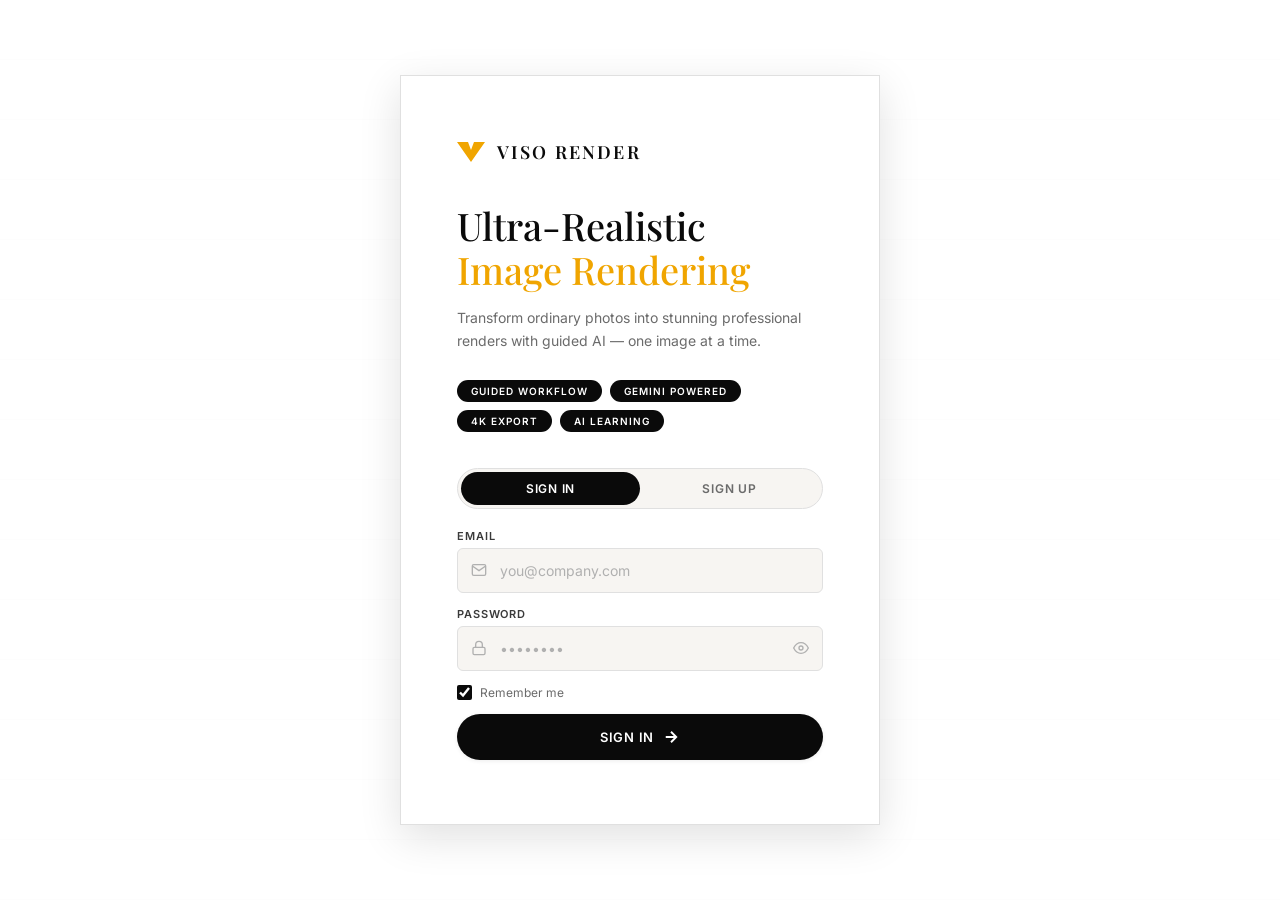
==== commit ba41e238: "Add files via upload" ====
--- a/index.html
+++ b/index.html
@@ -10,13 +10,9 @@
 </head>
 <body>
 
-  <!-- ===== SETUP SCREEN ===== -->
+  <!-- ===== SETUP SCREEN (Auth) ===== -->
   <div id="setup-screen" class="screen active">
-    <div class="setup-bg">
-      <div class="orb orb-1"></div>
-      <div class="orb orb-2"></div>
-      <div class="orb orb-3"></div>
-    </div>
+
     <div class="setup-card">
       <div class="logo">
         <div class="logo-icon">
@@ -32,23 +28,89 @@
         <span class="pill">Guided Workflow</span>
         <span class="pill">Gemini Powered</span>
         <span class="pill">4K Export</span>
-      </div>
-      <div class="api-form">
-        <label class="input-label">Gemini API Key</label>
-        <div class="input-wrap">
-          <svg class="input-icon" width="16" height="16" viewBox="0 0 24 24" fill="none" stroke="currentColor" stroke-width="2"><rect x="3" y="11" width="18" height="11" rx="2"/><path d="M7 11V7a5 5 0 0 1 10 0v4"/></svg>
-          <input id="api-key-input" type="password" placeholder="AIza..." autocomplete="off" spellcheck="false" />
-          <button id="toggle-key-vis" class="toggle-vis" title="Show/Hide Key">
-            <svg width="16" height="16" viewBox="0 0 24 24" fill="none" stroke="currentColor" stroke-width="2"><path d="M1 12s4-8 11-8 11 8 11 8-4 8-11 8-11-8-11-8z"/><circle cx="12" cy="12" r="3"/></svg>
-          </button>
-        </div>
-        <p class="input-hint">Your key is stored locally and never sent to any server.</p>
-        <button id="start-btn" class="btn-primary" disabled>
-          <span>Start Rendering</span>
+        <span class="pill">AI Learning</span>
+      </div>
+
+      <!-- Auth Tabs -->
+      <div class="auth-tabs">
+        <button class="auth-tab active" data-auth-tab="signin" id="auth-tab-signin">Sign In</button>
+        <button class="auth-tab" data-auth-tab="signup" id="auth-tab-signup">Sign Up</button>
+      </div>
+
+      <!-- Sign In Form -->
+      <div id="auth-signin-form" class="auth-form">
+        <div class="auth-field">
+          <label class="input-label">Email</label>
+          <div class="input-wrap">
+            <svg class="input-icon" width="16" height="16" viewBox="0 0 24 24" fill="none" stroke="currentColor" stroke-width="2"><path d="M4 4h16c1.1 0 2 .9 2 2v12c0 1.1-.9 2-2 2H4c-1.1 0-2-.9-2-2V6c0-1.1.9-2 2-2z"/><polyline points="22,6 12,13 2,6"/></svg>
+            <input id="signin-email" type="email" placeholder="you@company.com" autocomplete="email" spellcheck="false" />
+          </div>
+        </div>
+        <div class="auth-field">
+          <label class="input-label">Password</label>
+          <div class="input-wrap">
+            <svg class="input-icon" width="16" height="16" viewBox="0 0 24 24" fill="none" stroke="currentColor" stroke-width="2"><rect x="3" y="11" width="18" height="11" rx="2"/><path d="M7 11V7a5 5 0 0 1 10 0v4"/></svg>
+            <input id="signin-password" type="password" placeholder="••••••••" autocomplete="current-password" />
+            <button id="toggle-signin-vis" class="toggle-vis" title="Show/Hide">
+              <svg width="16" height="16" viewBox="0 0 24 24" fill="none" stroke="currentColor" stroke-width="2"><path d="M1 12s4-8 11-8 11 8 11 8-4 8-11 8-11-8-11-8z"/><circle cx="12" cy="12" r="3"/></svg>
+            </button>
+          </div>
+        </div>
+        <label class="auth-remember"><input type="checkbox" id="signin-remember" checked /> Remember me</label>
+        <button id="signin-btn" class="btn-primary">
+          <span>Sign In</span>
           <svg width="18" height="18" viewBox="0 0 24 24" fill="none" stroke="currentColor" stroke-width="2.5"><path d="M5 12h14M12 5l7 7-7 7"/></svg>
         </button>
-        <div id="setup-error" class="setup-error hidden"></div>
-      </div>
+      </div>
+
+      <!-- Sign Up Form -->
+      <div id="auth-signup-form" class="auth-form hidden">
+        <div class="auth-field">
+          <label class="input-label">Full Name</label>
+          <div class="input-wrap">
+            <svg class="input-icon" width="16" height="16" viewBox="0 0 24 24" fill="none" stroke="currentColor" stroke-width="2"><path d="M20 21v-2a4 4 0 0 0-4-4H8a4 4 0 0 0-4 4v2"/><circle cx="12" cy="7" r="4"/></svg>
+            <input id="signup-name" type="text" placeholder="Your name" autocomplete="name" spellcheck="false" />
+          </div>
+        </div>
+        <div class="auth-field">
+          <label class="input-label">Email</label>
+          <div class="input-wrap">
+            <svg class="input-icon" width="16" height="16" viewBox="0 0 24 24" fill="none" stroke="currentColor" stroke-width="2"><path d="M4 4h16c1.1 0 2 .9 2 2v12c0 1.1-.9 2-2 2H4c-1.1 0-2-.9-2-2V6c0-1.1.9-2 2-2z"/><polyline points="22,6 12,13 2,6"/></svg>
+            <input id="signup-email" type="email" placeholder="you@company.com" autocomplete="email" spellcheck="false" />
+          </div>
+        </div>
+        <div class="auth-field">
+          <label class="input-label">Password</label>
+          <div class="input-wrap">
+            <svg class="input-icon" width="16" height="16" viewBox="0 0 24 24" fill="none" stroke="currentColor" stroke-width="2"><rect x="3" y="11" width="18" height="11" rx="2"/><path d="M7 11V7a5 5 0 0 1 10 0v4"/></svg>
+            <input id="signup-password" type="password" placeholder="Min 6 characters" autocomplete="new-password" />
+          </div>
+        </div>
+        <div class="auth-field">
+          <label class="input-label">Confirm Password</label>
+          <div class="input-wrap">
+            <svg class="input-icon" width="16" height="16" viewBox="0 0 24 24" fill="none" stroke="currentColor" stroke-width="2"><rect x="3" y="11" width="18" height="11" rx="2"/><path d="M7 11V7a5 5 0 0 1 10 0v4"/></svg>
+            <input id="signup-confirm" type="password" placeholder="Repeat password" autocomplete="new-password" />
+          </div>
+        </div>
+        <div class="auth-field">
+          <label class="input-label">Gemini API Key</label>
+          <div class="input-wrap">
+            <svg class="input-icon" width="16" height="16" viewBox="0 0 24 24" fill="none" stroke="currentColor" stroke-width="2"><path d="M21 2l-2 2m-7.61 7.61a5.5 5.5 0 1 1-7.778 7.778 5.5 5.5 0 0 1 7.777-7.777zm0 0L15.5 7.5m0 0l3 3L22 7l-3-3m-3.5 3.5L19 4"/></svg>
+            <input id="signup-apikey" type="password" placeholder="AIza..." autocomplete="off" spellcheck="false" />
+            <button id="toggle-signup-key-vis" class="toggle-vis" title="Show/Hide Key">
+              <svg width="16" height="16" viewBox="0 0 24 24" fill="none" stroke="currentColor" stroke-width="2"><path d="M1 12s4-8 11-8 11 8 11 8-4 8-11 8-11-8-11-8z"/><circle cx="12" cy="12" r="3"/></svg>
+            </button>
+          </div>
+          <p class="input-hint">Get your free key at <a href="https://aistudio.google.com/apikey" target="_blank" class="hint-link">aistudio.google.com</a></p>
+        </div>
+        <button id="signup-btn" class="btn-primary">
+          <span>Create Account</span>
+          <svg width="18" height="18" viewBox="0 0 24 24" fill="none" stroke="currentColor" stroke-width="2.5"><path d="M5 12h14M12 5l7 7-7 7"/></svg>
+        </button>
+      </div>
+
+      <div id="setup-error" class="setup-error hidden"></div>
     </div>
   </div>
 
@@ -73,12 +135,18 @@
         <div id="image-counter-badge" class="counter-badge hidden">
           <span id="image-count">0</span> rendered
         </div>
+        <button id="profile-btn" class="user-greeting hidden" title="Open Profile">
+          <svg width="14" height="14" viewBox="0 0 24 24" fill="none" stroke="currentColor" stroke-width="2"><path d="M20 21v-2a4 4 0 0 0-4-4H8a4 4 0 0 0-4 4v2"/><circle cx="12" cy="7" r="4"/></svg>
+          <span id="user-name-display"></span>
+          <svg width="10" height="10" viewBox="0 0 24 24" fill="none" stroke="currentColor" stroke-width="3" style="opacity:.5"><polyline points="6,9 12,15 18,9"/></svg>
+        </button>
         <button id="new-session-btn" class="btn-ghost" title="New Session">
           <svg width="16" height="16" viewBox="0 0 24 24" fill="none" stroke="currentColor" stroke-width="2"><path d="M3 12a9 9 0 0 1 9-9 9.75 9.75 0 0 1 6.74 2.74L21 8"/><path d="M21 3v5h-5"/><path d="M21 12a9 9 0 0 1-9 9 9.75 9.75 0 0 1-6.74-2.74L3 16"/><path d="M8 16H3v5"/></svg>
           New Session
         </button>
-        <button id="change-key-btn" class="btn-ghost" title="Change API Key">
-          <svg width="16" height="16" viewBox="0 0 24 24" fill="none" stroke="currentColor" stroke-width="2"><rect x="3" y="11" width="18" height="11" rx="2"/><path d="M7 11V7a5 5 0 0 1 10 0v4"/></svg>
+        <button id="logout-btn" class="btn-ghost" title="Sign Out">
+          <svg width="16" height="16" viewBox="0 0 24 24" fill="none" stroke="currentColor" stroke-width="2"><path d="M9 21H5a2 2 0 0 1-2-2V5a2 2 0 0 1 2-2h4"/><polyline points="16,17 21,12 16,7"/><line x1="21" y1="12" x2="9" y2="12"/></svg>
+          Sign Out
         </button>
       </div>
     </header>
@@ -235,9 +303,20 @@
           <!-- Quick Choice Grid -->
           <div id="quick-choices" class="quick-choices hidden"></div>
 
-          <!-- ── Color Picker Card (replaces background step) ── -->
+          <!-- ── Full Color Picker Card ── -->
           <div id="color-picker-card" class="color-picker-card hidden">
             <div class="cp-label">Background Color</div>
+            <!-- Gradient area (saturation × value) -->
+            <div class="cp-gradient-wrap" id="cp-gradient-wrap">
+              <canvas id="cp-gradient" class="cp-gradient" width="260" height="150"></canvas>
+              <div id="cp-cursor" class="cp-cursor"></div>
+            </div>
+            <!-- Hue slider -->
+            <div class="cp-hue-wrap" id="cp-hue-wrap">
+              <canvas id="cp-hue-bar" class="cp-hue-bar" width="260" height="14"></canvas>
+              <div id="cp-hue-cursor" class="cp-hue-cursor"></div>
+            </div>
+            <!-- Preset swatches -->
             <div class="cp-presets">
               <button class="cp-swatch" data-color="#FFEEDC" title="Warm Cream" style="background:#FFEEDC"></button>
               <button class="cp-swatch" data-color="#FFFFFF" title="Pure White" style="background:#FFFFFF"></button>
@@ -246,15 +325,29 @@
               <button class="cp-swatch" data-color="#FFF8E7" title="Warm White" style="background:#FFF8E7"></button>
               <button class="cp-swatch" data-color="#0D0D0D" title="Black" style="background:#0D0D0D"></button>
               <button class="cp-swatch" data-color="#1A2332" title="Navy" style="background:#1A2332"></button>
-              <button class="cp-swatch cp-custom-trigger" title="Custom color">
-                <svg width="14" height="14" viewBox="0 0 24 24" fill="none" stroke="currentColor" stroke-width="2.5"><circle cx="12" cy="12" r="10"/><line x1="12" y1="8" x2="12" y2="16"/><line x1="8" y1="12" x2="16" y2="12"/></svg>
-                <input type="color" id="bg-color-input" value="#FFEEDC" tabindex="-1"/>
-              </button>
-            </div>
+              <button class="cp-swatch" data-color="#C23B22" title="Red" style="background:#C23B22"></button>
+              <button class="cp-swatch" data-color="#2E8B57" title="Green" style="background:#2E8B57"></button>
+              <button class="cp-swatch" data-color="#4169E1" title="Blue" style="background:#4169E1"></button>
+            </div>
+            <!-- My Palette (user-saved colors) -->
+            <div class="cp-my-palette">
+              <div class="cp-palette-header">
+                <span class="cp-label">My Palette</span>
+                <span class="cp-palette-count" id="cp-palette-count">0/20</span>
+              </div>
+              <div class="cp-palette-swatches" id="cp-palette-swatches">
+                <!-- Dynamically populated by JS -->
+              </div>
+              <button id="cp-save-color-btn" class="cp-save-btn" title="Save current color to palette">
+                <svg width="12" height="12" viewBox="0 0 24 24" fill="none" stroke="currentColor" stroke-width="2.5"><line x1="12" y1="5" x2="12" y2="19"/><line x1="5" y1="12" x2="19" y2="12"/></svg>
+                Save Color
+              </button>
+            </div>
+            <!-- Hex input + preview -->
             <div class="cp-bottom">
               <div class="cp-preview-wrap">
                 <div id="cp-preview-swatch" class="cp-preview-swatch" style="background:#FFEEDC"></div>
-                <span id="cp-hex-display" class="cp-hex">#FFEEDC</span>
+                <input type="text" id="cp-hex-input" class="cp-hex-input" value="#FFEEDC" maxlength="7" spellcheck="false" />
               </div>
               <button id="cp-confirm-btn" class="btn-action primary cp-confirm">
                 Use This Color →
@@ -385,6 +478,72 @@
     </main>
   </div>
 
+  <!-- ===== PROFILE PANEL ===== -->
+  <div id="profile-overlay" class="profile-overlay hidden">
+    <div class="profile-panel">
+      <div class="profile-header">
+        <h2 class="profile-title">My Profile</h2>
+        <button id="profile-close-btn" class="profile-close" title="Close">
+          <svg width="18" height="18" viewBox="0 0 24 24" fill="none" stroke="currentColor" stroke-width="2.5"><line x1="18" y1="6" x2="6" y2="18"/><line x1="6" y1="6" x2="18" y2="18"/></svg>
+        </button>
+      </div>
+
+      <!-- User Info -->
+      <div class="profile-section">
+        <div class="profile-avatar" id="profile-avatar">U</div>
+        <div class="profile-info">
+          <div class="profile-name" id="profile-name">—</div>
+          <div class="profile-email" id="profile-email">—</div>
+          <div class="profile-joined" id="profile-joined">—</div>
+        </div>
+      </div>
+
+      <!-- API Key -->
+      <div class="profile-section">
+        <div class="profile-section-label">API Key</div>
+        <div class="profile-key-row">
+          <input type="password" id="profile-api-key" class="profile-key-input" readonly />
+          <button id="profile-key-toggle" class="profile-key-btn" title="Show/Hide">
+            <svg width="14" height="14" viewBox="0 0 24 24" fill="none" stroke="currentColor" stroke-width="2"><path d="M1 12s4-8 11-8 11 8 11 8-4 8-11 8-11-8-11-8z"/><circle cx="12" cy="12" r="3"/></svg>
+          </button>
+          <button id="profile-key-edit" class="profile-key-btn" title="Edit Key">
+            <svg width="14" height="14" viewBox="0 0 24 24" fill="none" stroke="currentColor" stroke-width="2"><path d="M12 20h9"/><path d="M16.5 3.5a2.121 2.121 0 013 3L7 19l-4 1 1-4L16.5 3.5z"/></svg>
+          </button>
+          <button id="profile-key-save" class="profile-key-btn accent hidden" title="Save Key">
+            <svg width="14" height="14" viewBox="0 0 24 24" fill="none" stroke="currentColor" stroke-width="2.5"><polyline points="20,6 9,17 4,12"/></svg>
+          </button>
+        </div>
+      </div>
+
+      <!-- Stats -->
+      <div class="profile-section">
+        <div class="profile-section-label">Render Stats</div>
+        <div class="profile-stats">
+          <div class="profile-stat">
+            <span class="stat-value" id="profile-stat-renders">0</span>
+            <span class="stat-label">Renders</span>
+          </div>
+          <div class="profile-stat">
+            <span class="stat-value" id="profile-stat-colors">0</span>
+            <span class="stat-label">Saved Colors</span>
+          </div>
+          <div class="profile-stat">
+            <span class="stat-value" id="profile-stat-style">—</span>
+            <span class="stat-label">Top Style</span>
+          </div>
+        </div>
+      </div>
+
+      <!-- Render History Gallery -->
+      <div class="profile-section">
+        <div class="profile-section-label">Render History</div>
+        <div class="profile-gallery" id="profile-gallery">
+          <!-- Populated by JS -->
+        </div>
+      </div>
+    </div>
+  </div>
+
   <!-- Notification Toast -->
   <div id="toast" class="toast hidden">
     <span id="toast-msg"></span>
--- a/style.css
+++ b/style.css
@@ -86,7 +86,7 @@
   pointer-events: none;
 }
 
-.setup-bg { display:none; } /* replaced by CSS lines */
+
 
 .setup-card {
   position: relative;
@@ -151,7 +151,131 @@
 }
 
 /* API form */
-.api-form { display: flex; flex-direction: column; gap: 14px; }
+.api-form { display: flex; flex-direction: column; gap: 12px; }
+
+/* Auth Tabs */
+.auth-tabs {
+  display: flex; gap: 0;
+  background: var(--bg-page);
+  border: 1px solid var(--rule);
+  border-radius: var(--radius-pill);
+  padding: 3px;
+  margin-bottom: 20px;
+}
+.auth-tab {
+  flex: 1;
+  padding: 9px 16px;
+  background: none; border: none; border-radius: var(--radius-pill);
+  color: var(--mid-grey);
+  font-size: 12px; font-weight: 600; letter-spacing: 0.06em;
+  text-transform: uppercase;
+  cursor: pointer; transition: all var(--transition);
+}
+.auth-tab.active {
+  background: var(--black);
+  color: white;
+}
+.auth-tab:hover:not(.active) { color: var(--dark-grey); }
+
+/* Auth Form */
+.auth-form {
+  display: flex; flex-direction: column; gap: 14px;
+}
+.auth-field { display: flex; flex-direction: column; gap: 5px; }
+.auth-remember {
+  display: flex; align-items: center; gap: 8px;
+  font-size: 12px; color: var(--mid-grey);
+  cursor: pointer; user-select: none;
+}
+.auth-remember input[type="checkbox"] {
+  width: 15px; height: 15px;
+  accent-color: var(--black);
+  cursor: pointer;
+}
+.hint-link {
+  color: var(--gold); text-decoration: underline;
+  text-underline-offset: 2px;
+}
+.hint-link:hover { color: var(--black); }
+
+/* User greeting in header */
+.user-greeting {
+  display: flex; align-items: center; gap: 6px;
+  padding: 4px 12px;
+  border-radius: var(--radius-pill);
+  background: rgba(255,255,255,0.08);
+  border: 1px solid rgba(255,255,255,0.12);
+  color: rgba(255,255,255,0.75);
+  font-size: 11px; font-weight: 500;
+  letter-spacing: 0.04em;
+}
+.user-greeting svg { opacity: 0.6; }
+
+/* My Palette section in color picker */
+.cp-my-palette {
+  display: flex; flex-direction: column; gap: 6px;
+  padding-top: 6px;
+  border-top: 1px solid var(--rule);
+}
+.cp-palette-header {
+  display: flex; align-items: center; justify-content: space-between;
+}
+.cp-palette-count {
+  font-size: 9px; color: var(--light-grey);
+  font-family: var(--font-mono);
+  letter-spacing: 0.04em;
+}
+.cp-palette-swatches {
+  display: flex; gap: 5px; flex-wrap: wrap;
+  min-height: 24px;
+}
+.cp-palette-swatches:empty::after {
+  content: 'No saved colors yet';
+  font-size: 10px; color: var(--light-grey);
+  font-style: italic;
+}
+.cp-palette-swatch {
+  width: 24px; height: 24px;
+  border-radius: 50%;
+  border: 2px solid transparent;
+  cursor: pointer;
+  transition: all var(--transition);
+  position: relative; overflow: visible;
+  outline: none;
+  box-shadow: 0 1px 3px rgba(0,0,0,0.15);
+}
+.cp-palette-swatch:hover {
+  border-color: var(--black);
+  transform: scale(1.15);
+}
+.cp-palette-swatch .swatch-remove {
+  position: absolute; top: -6px; right: -6px;
+  width: 14px; height: 14px;
+  background: var(--black); color: white;
+  border: none; border-radius: 50%;
+  font-size: 9px; font-weight: 700;
+  cursor: pointer;
+  display: none;
+  align-items: center; justify-content: center;
+  line-height: 1;
+}
+.cp-palette-swatch:hover .swatch-remove { display: flex; }
+.cp-save-btn {
+  display: flex; align-items: center; justify-content: center; gap: 5px;
+  padding: 6px 12px;
+  background: var(--bg-white);
+  border: 1px dashed var(--rule);
+  border-radius: var(--radius-pill);
+  font-size: 10px; font-weight: 600;
+  letter-spacing: 0.06em; text-transform: uppercase;
+  color: var(--mid-grey);
+  cursor: pointer; transition: all var(--transition);
+  align-self: flex-start;
+}
+.cp-save-btn:hover {
+  border-color: var(--gold); border-style: solid;
+  color: var(--gold); background: var(--gold-light);
+}
 .input-label {
   font-size: 11px; font-weight: 600;
   letter-spacing: 0.08em; text-transform: uppercase;
@@ -791,15 +915,70 @@
   border: 1px solid var(--rule);
   border-radius: var(--radius-sm);
   padding: 14px;
-  display: flex; flex-direction: column; gap: 12px;
+  display: flex; flex-direction: column; gap: 10px;
 }
 .cp-label {
   font-size: 10px; font-weight: 700; letter-spacing: 0.1em;
   text-transform: uppercase; color: var(--mid-grey);
 }
-.cp-presets { display: flex; gap: 7px; flex-wrap: wrap; }
+
+/* Gradient canvas (saturation × value) */
+.cp-gradient-wrap {
+  position: relative;
+  width: 100%;
+  border-radius: var(--radius-sm);
+  overflow: hidden;
+  cursor: crosshair;
+  border: 1px solid var(--rule);
+}
+.cp-gradient {
+  display: block;
+  width: 100%;
+  height: 150px;
+}
+.cp-cursor {
+  position: absolute;
+  width: 16px; height: 16px;
+  border-radius: 50%;
+  border: 2.5px solid white;
+  box-shadow: 0 0 0 1px rgba(0,0,0,0.3), 0 2px 6px rgba(0,0,0,0.3);
+  pointer-events: none;
+  transform: translate(-50%, -50%);
+  top: 2%; left: 12%;
+  z-index: 2;
+}
+
+/* Hue slider bar */
+.cp-hue-wrap {
+  position: relative;
+  width: 100%;
+  cursor: crosshair;
+  border-radius: 7px;
+  overflow: hidden;
+  border: 1px solid var(--rule);
+}
+.cp-hue-bar {
+  display: block;
+  width: 100%;
+  height: 14px;
+  border-radius: 7px;
+}
+.cp-hue-cursor {
+  position: absolute;
+  top: 50%;
+  width: 6px; height: 18px;
+  border-radius: 3px;
+  border: 2px solid white;
+  box-shadow: 0 0 0 1px rgba(0,0,0,0.3), 0 1px 4px rgba(0,0,0,0.3);
+  pointer-events: none;
+  transform: translate(-50%, -50%);
+  left: 8%;
+  z-index: 2;
+}
+
+.cp-presets { display: flex; gap: 6px; flex-wrap: wrap; }
 .cp-swatch {
-  width: 28px; height: 28px;
+  width: 24px; height: 24px;
   border-radius: 50%;
   border: 2px solid transparent;
   cursor: pointer;
@@ -814,16 +993,7 @@
   transform: scale(1.15);
   box-shadow: 0 0 0 3px rgba(0,0,0,0.1);
 }
-.cp-custom-trigger {
-  background: var(--bg-white);
-  border: 1.5px dashed var(--rule);
-  color: var(--mid-grey);
-  box-shadow: none;
-}
-.cp-custom-trigger:hover { border-color: var(--black); color: var(--black); }
-.cp-custom-trigger input[type="color"] {
-  position: absolute; width: 0; height: 0; opacity: 0; pointer-events: none;
-}
+
 .cp-bottom { display: flex; align-items: center; gap: 10px; }
 .cp-preview-wrap { display: flex; align-items: center; gap: 8px; }
 .cp-preview-swatch {
@@ -833,26 +1003,23 @@
   flex-shrink: 0;
   transition: background 0.2s;
 }
-.cp-hex {
+.cp-hex-input {
+  width: 76px;
   font-family: var(--font-mono);
   font-size: 12px; font-weight: 500;
-  color: var(--mid-grey); letter-spacing: 0.04em;
-}
+  color: var(--dark-grey);
+  letter-spacing: 0.04em;
+  padding: 5px 8px;
+  border: 1px solid var(--rule);
+  border-radius: var(--radius-sm);
+  background: var(--bg-white);
+  outline: none;
+  text-transform: uppercase;
+}
+.cp-hex-input:focus { border-color: var(--black); }
 .cp-confirm { flex: 1; padding: 9px 14px; font-size: 11px; }
 
-/* ── Template Picker ── */
-.template-picker {
-  background: var(--bg-page);
-  border: 1px solid var(--rule);
-  border-radius: var(--radius-sm);
-  padding: 14px;
-  display: flex; flex-direction: column; gap: 12px;
-}
-.tp-label {
-  font-size: 10px; font-weight: 700; letter-spacing: 0.1em;
-  text-transform: uppercase; color: var(--mid-grey);
-  display: flex; align-items: center; gap: 8px;
-}
+
 .tp-badge {
   padding: 2px 8px;
   background: var(--gold-light);
@@ -862,33 +1029,7 @@
   letter-spacing: 0.06em;
   color: #9A6B00;
 }
-.tp-grid { display: grid; grid-template-columns: repeat(3,1fr); gap: 8px; }
-.tp-card {
-  display: flex; flex-direction: column; align-items: center; gap: 6px;
-  padding: 8px 6px 10px;
-  background: var(--bg-white);
-  border: 1.5px solid var(--rule);
-  border-radius: var(--radius-sm);
-  cursor: pointer; transition: all var(--transition);
-}
-.tp-card:hover { border-color: var(--dark-grey); }
-.tp-card.active { border-color: var(--black); background: var(--bg-white); }
-
-.tp-thumb {
-  width: 100%; aspect-ratio: 16/9;
-  border-radius: 2px;
-  display: flex; align-items: center; justify-content: center;
-}
-.tp-thumb-none {
-  background: var(--bg-page);
-  border: 1px dashed var(--rule);
-  font-size: 11px; color: var(--light-grey);
-}
-.tp-thumb-canvas { width: 100%; height: auto; border-radius: 2px; display: block; }
-.tp-name { font-size: 10px; font-weight: 600; letter-spacing: 0.06em; text-transform: uppercase; color: var(--mid-grey); }
-.tp-card.active .tp-name { color: var(--black); }
-.tp-actions { display: flex; }
-.tp-actions .btn-action { font-size: 11px; }
+
 
 /* ── Adjustment row ── */
 .adjustment-row { display: flex; flex-direction: column; gap: 8px; }
@@ -1078,3 +1219,214 @@
   background: rgba(255,255,255,0.18);
 }
 
+/* ================================================================
+   PROFILE PANEL
+================================================================ */
+.profile-overlay {
+  position: fixed; inset: 0;
+  background: rgba(0,0,0,0.45);
+  backdrop-filter: blur(6px);
+  -webkit-backdrop-filter: blur(6px);
+  z-index: 100;
+  display: flex;
+  align-items: stretch; justify-content: flex-end;
+  animation: fadeIn 0.2s ease both;
+}
+@keyframes fadeIn { from { opacity: 0; } to { opacity: 1; } }
+
+.profile-panel {
+  width: 420px; max-width: 90vw;
+  background: var(--bg-white);
+  border-left: 1px solid var(--rule);
+  box-shadow: -8px 0 40px rgba(0,0,0,0.15);
+  overflow-y: auto;
+  display: flex; flex-direction: column;
+  animation: slideIn 0.25s ease both;
+}
+@keyframes slideIn { from { transform: translateX(100%); } to { transform: translateX(0); } }
+
+.profile-header {
+  display: flex; align-items: center; justify-content: space-between;
+  padding: 20px 24px 16px;
+  border-bottom: 1px solid var(--rule);
+  flex-shrink: 0;
+}
+.profile-title {
+  font-family: var(--font-serif);
+  font-size: 22px; font-weight: 600;
+  color: var(--black);
+}
+.profile-close {
+  width: 36px; height: 36px;
+  background: var(--bg-page);
+  border: 1px solid var(--rule);
+  border-radius: 50%;
+  display: flex; align-items: center; justify-content: center;
+  cursor: pointer; transition: all var(--transition);
+  color: var(--mid-grey);
+}
+.profile-close:hover { background: var(--black); color: white; border-color: var(--black); }
+
+.profile-section {
+  padding: 18px 24px;
+  border-bottom: 1px solid var(--rule);
+}
+.profile-section:first-of-type {
+  display: flex; align-items: center; gap: 16px;
+}
+.profile-section-label {
+  font-size: 10px; font-weight: 700;
+  letter-spacing: 0.1em; text-transform: uppercase;
+  color: var(--mid-grey);
+  margin-bottom: 10px;
+}
+
+/* Avatar */
+.profile-avatar {
+  width: 56px; height: 56px; flex-shrink: 0;
+  background: var(--black);
+  border-radius: 14px;
+  display: flex; align-items: center; justify-content: center;
+  font-family: var(--font-serif);
+  font-size: 22px; font-weight: 700;
+  color: var(--gold);
+}
+.profile-info { flex: 1; }
+.profile-name {
+  font-size: 17px; font-weight: 600;
+  color: var(--black); margin-bottom: 2px;
+}
+.profile-email {
+  font-size: 12px; color: var(--mid-grey);
+  margin-bottom: 2px;
+}
+.profile-joined {
+  font-size: 10px; color: var(--light-grey);
+  letter-spacing: 0.04em;
+}
+
+/* API Key Row */
+.profile-key-row {
+  display: flex; gap: 6px; align-items: center;
+}
+.profile-key-input {
+  flex: 1;
+  padding: 9px 12px;
+  background: var(--bg-page);
+  border: 1px solid var(--rule);
+  border-radius: var(--radius-sm);
+  font-family: var(--font-mono);
+  font-size: 12px;
+  color: var(--dark-grey);
+  outline: none;
+  transition: all var(--transition);
+}
+.profile-key-input:focus { border-color: var(--black); }
+.profile-key-input:read-only { cursor: default; }
+.profile-key-input:not(:read-only) {
+  border-color: var(--gold);
+  background: var(--bg-white);
+  box-shadow: 0 0 0 3px rgba(240,165,0,0.1);
+}
+.profile-key-btn {
+  width: 34px; height: 34px; flex-shrink: 0;
+  background: var(--bg-page);
+  border: 1px solid var(--rule);
+  border-radius: var(--radius-sm);
+  display: flex; align-items: center; justify-content: center;
+  cursor: pointer; transition: all var(--transition);
+  color: var(--mid-grey);
+}
+.profile-key-btn:hover { border-color: var(--black); color: var(--black); }
+.profile-key-btn.accent {
+  background: var(--gold-light);
+  border-color: var(--gold-border);
+  color: #9A6B00;
+}
+.profile-key-btn.accent:hover { background: rgba(240,165,0,0.25); }
+
+/* Stats */
+.profile-stats {
+  display: grid; grid-template-columns: repeat(3, 1fr); gap: 8px;
+}
+.profile-stat {
+  display: flex; flex-direction: column; align-items: center;
+  padding: 12px 8px;
+  background: var(--bg-page);
+  border: 1px solid var(--rule);
+  border-radius: var(--radius-sm);
+}
+.stat-value {
+  font-family: var(--font-serif);
+  font-size: 20px; font-weight: 700;
+  color: var(--black);
+}
+.stat-label {
+  font-size: 9px; font-weight: 600;
+  letter-spacing: 0.08em; text-transform: uppercase;
+  color: var(--light-grey);
+  margin-top: 2px;
+}
+
+/* Render History Gallery */
+.profile-gallery {
+  display: grid; grid-template-columns: repeat(3, 1fr); gap: 8px;
+  max-height: 40vh; overflow-y: auto;
+}
+.profile-gallery:empty::after {
+  content: 'No renders yet. Start creating!';
+  font-size: 12px; color: var(--light-grey);
+  font-style: italic;
+  grid-column: 1 / -1;
+  text-align: center;
+  padding: 24px;
+}
+.profile-gallery::-webkit-scrollbar { width: 3px; }
+.profile-gallery::-webkit-scrollbar-thumb { background: var(--rule); border-radius: 4px; }
+
+.gallery-card {
+  position: relative;
+  border-radius: var(--radius-sm);
+  overflow: hidden;
+  border: 1px solid var(--rule);
+  background: var(--bg-page);
+  cursor: pointer;
+  transition: all var(--transition);
+}
+.gallery-card:hover {
+  border-color: var(--black);
+  transform: translateY(-2px);
+  box-shadow: var(--shadow-md);
+}
+.gallery-thumb {
+  width: 100%; aspect-ratio: 4/3;
+  object-fit: cover; display: block;
+}
+.gallery-meta {
+  padding: 5px 7px;
+  background: var(--bg-white);
+}
+.gallery-subject {
+  font-size: 10px; font-weight: 600;
+  color: var(--black);
+  white-space: nowrap; overflow: hidden; text-overflow: ellipsis;
+}
+.gallery-date {
+  font-size: 9px; color: var(--light-grey);
+}
+.gallery-color-dot {
+  display: inline-block; width: 8px; height: 8px;
+  border-radius: 50%;
+  border: 1px solid rgba(0,0,0,0.15);
+  vertical-align: middle;
+  margin-left: 4px;
+}
+
+/* User greeting as button */
+.user-greeting {
+  cursor: pointer;
+}
+.user-greeting:hover {
+  background: rgba(255,255,255,0.14);
+  border-color: rgba(255,255,255,0.25);
+}
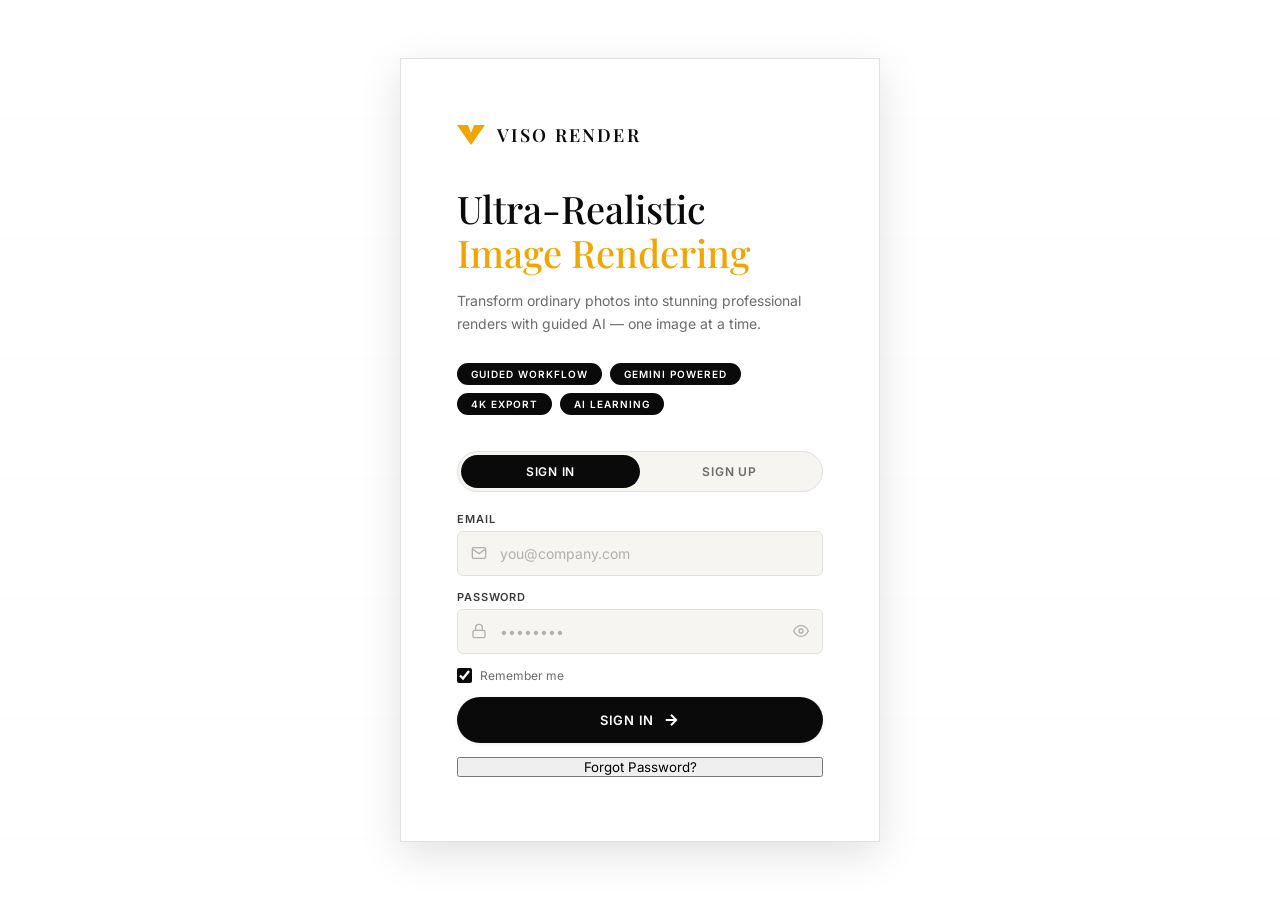
==== commit 03e08eb0: "Add files via upload" ====
--- a/index.html
+++ b/index.html
@@ -61,6 +61,7 @@
           <span>Sign In</span>
           <svg width="18" height="18" viewBox="0 0 24 24" fill="none" stroke="currentColor" stroke-width="2.5"><path d="M5 12h14M12 5l7 7-7 7"/></svg>
         </button>
+        <button id="forgot-password-link" class="forgot-link" type="button">Forgot Password?</button>
       </div>
 
       <!-- Sign Up Form -->
@@ -91,6 +92,24 @@
           <div class="input-wrap">
             <svg class="input-icon" width="16" height="16" viewBox="0 0 24 24" fill="none" stroke="currentColor" stroke-width="2"><rect x="3" y="11" width="18" height="11" rx="2"/><path d="M7 11V7a5 5 0 0 1 10 0v4"/></svg>
             <input id="signup-confirm" type="password" placeholder="Repeat password" autocomplete="new-password" />
+          </div>
+        </div>
+        <div class="auth-field">
+          <label class="input-label">Security Question</label>
+          <select id="signup-security-q" class="auth-select">
+            <option value="">Select a security question...</option>
+            <option value="pet">What is your pet's name?</option>
+            <option value="city">What city were you born in?</option>
+            <option value="color">What is your favorite color?</option>
+            <option value="car">What was your first car?</option>
+            <option value="school">What was your first school?</option>
+          </select>
+        </div>
+        <div class="auth-field">
+          <label class="input-label">Security Answer</label>
+          <div class="input-wrap">
+            <svg class="input-icon" width="16" height="16" viewBox="0 0 24 24" fill="none" stroke="currentColor" stroke-width="2"><path d="M9.09 9a3 3 0 0 1 5.83 1c0 2-3 3-3 3"/><circle cx="12" cy="12" r="10"/><line x1="12" y1="17" x2="12.01" y2="17"/></svg>
+            <input id="signup-security-a" type="text" placeholder="Your answer (case-insensitive)" autocomplete="off" spellcheck="false" />
           </div>
         </div>
         <div class="auth-field">
@@ -108,6 +127,49 @@
           <span>Create Account</span>
           <svg width="18" height="18" viewBox="0 0 24 24" fill="none" stroke="currentColor" stroke-width="2.5"><path d="M5 12h14M12 5l7 7-7 7"/></svg>
         </button>
+      </div>
+
+      <!-- Forgot Password Form -->
+      <div id="auth-forgot-form" class="auth-form hidden">
+        <p class="forgot-desc">Enter your email and answer your security question to reset your password.</p>
+        <div class="auth-field">
+          <label class="input-label">Email</label>
+          <div class="input-wrap">
+            <svg class="input-icon" width="16" height="16" viewBox="0 0 24 24" fill="none" stroke="currentColor" stroke-width="2"><path d="M4 4h16c1.1 0 2 .9 2 2v12c0 1.1-.9 2-2 2H4c-1.1 0-2-.9-2-2V6c0-1.1.9-2 2-2z"/><polyline points="22,6 12,13 2,6"/></svg>
+            <input id="forgot-email" type="email" placeholder="you@company.com" autocomplete="email" spellcheck="false" />
+          </div>
+        </div>
+        <button id="forgot-lookup-btn" class="btn-primary small" type="button">
+          <span>Find Account</span>
+        </button>
+        <div id="forgot-question-section" class="forgot-question-section hidden">
+          <div class="auth-field">
+            <label class="input-label" id="forgot-question-label">Security Question</label>
+            <div class="input-wrap">
+              <svg class="input-icon" width="16" height="16" viewBox="0 0 24 24" fill="none" stroke="currentColor" stroke-width="2"><path d="M9.09 9a3 3 0 0 1 5.83 1c0 2-3 3-3 3"/><circle cx="12" cy="12" r="10"/><line x1="12" y1="17" x2="12.01" y2="17"/></svg>
+              <input id="forgot-answer" type="text" placeholder="Your answer" autocomplete="off" spellcheck="false" />
+            </div>
+          </div>
+          <div class="auth-field">
+            <label class="input-label">New Password</label>
+            <div class="input-wrap">
+              <svg class="input-icon" width="16" height="16" viewBox="0 0 24 24" fill="none" stroke="currentColor" stroke-width="2"><rect x="3" y="11" width="18" height="11" rx="2"/><path d="M7 11V7a5 5 0 0 1 10 0v4"/></svg>
+              <input id="forgot-new-password" type="password" placeholder="Min 6 characters" autocomplete="new-password" />
+            </div>
+          </div>
+          <div class="auth-field">
+            <label class="input-label">Confirm New Password</label>
+            <div class="input-wrap">
+              <svg class="input-icon" width="16" height="16" viewBox="0 0 24 24" fill="none" stroke="currentColor" stroke-width="2"><rect x="3" y="11" width="18" height="11" rx="2"/><path d="M7 11V7a5 5 0 0 1 10 0v4"/></svg>
+              <input id="forgot-confirm-password" type="password" placeholder="Repeat new password" autocomplete="new-password" />
+            </div>
+          </div>
+          <button id="forgot-reset-btn" class="btn-primary" type="button">
+            <span>Reset Password</span>
+            <svg width="18" height="18" viewBox="0 0 24 24" fill="none" stroke="currentColor" stroke-width="2.5"><polyline points="20,6 9,17 4,12"/></svg>
+          </button>
+        </div>
+        <button id="forgot-back-btn" class="forgot-link" type="button">← Back to Sign In</button>
       </div>
 
       <div id="setup-error" class="setup-error hidden"></div>
@@ -140,6 +202,10 @@
           <span id="user-name-display"></span>
           <svg width="10" height="10" viewBox="0 0 24 24" fill="none" stroke="currentColor" stroke-width="3" style="opacity:.5"><polyline points="6,9 12,15 18,9"/></svg>
         </button>
+        <a href="admin.html" class="btn-ghost" title="Admin Panel" id="admin-link">
+          <svg width="14" height="14" viewBox="0 0 24 24" fill="none" stroke="currentColor" stroke-width="2"><path d="M12.22 2h-.44a2 2 0 0 0-2 2v.18a2 2 0 0 1-1 1.73l-.43.25a2 2 0 0 1-2 0l-.15-.08a2 2 0 0 0-2.73.73l-.22.38a2 2 0 0 0 .73 2.73l.15.1a2 2 0 0 1 1 1.72v.51a2 2 0 0 1-1 1.74l-.15.09a2 2 0 0 0-.73 2.73l.22.38a2 2 0 0 0 2.73.73l.15-.08a2 2 0 0 1 2 0l.43.25a2 2 0 0 1 1 1.73V20a2 2 0 0 0 2 2h.44a2 2 0 0 0 2-2v-.18a2 2 0 0 1 1-1.73l.43-.25a2 2 0 0 1 2 0l.15.08a2 2 0 0 0 2.73-.73l.22-.39a2 2 0 0 0-.73-2.73l-.15-.08a2 2 0 0 1-1-1.74v-.5a2 2 0 0 1 1-1.74l.15-.09a2 2 0 0 0 .73-2.73l-.22-.38a2 2 0 0 0-2.73-.73l-.15.08a2 2 0 0 1-2 0l-.43-.25a2 2 0 0 1-1-1.73V4a2 2 0 0 0-2-2z"/><circle cx="12" cy="12" r="3"/></svg>
+          Admin
+        </a>
         <button id="new-session-btn" class="btn-ghost" title="New Session">
           <svg width="16" height="16" viewBox="0 0 24 24" fill="none" stroke="currentColor" stroke-width="2"><path d="M3 12a9 9 0 0 1 9-9 9.75 9.75 0 0 1 6.74 2.74L21 8"/><path d="M21 3v5h-5"/><path d="M21 12a9 9 0 0 1-9 9 9.75 9.75 0 0 1-6.74-2.74L3 16"/><path d="M8 16H3v5"/></svg>
           New Session
@@ -355,58 +421,106 @@
             </div>
           </div>
 
-          <!-- ── Upscale + Template Picker ── -->
+          <!-- ── Material Picker Card ── -->
+          <div id="material-picker-card" class="material-picker-card hidden">
+            <div class="mp-header">
+              <span class="mp-title">Choose Material Finish</span>
+              <span class="ai-badge">🎨 VISO</span>
+            </div>
+            <div class="mp-search-wrap">
+              <svg width="13" height="13" viewBox="0 0 24 24" fill="none" stroke="currentColor" stroke-width="2"><circle cx="11" cy="11" r="8"/><path d="M21 21l-4.35-4.35"/></svg>
+              <input type="text" id="mp-search" class="mp-search" placeholder="Search materials..." spellcheck="false" />
+            </div>
+            <div class="mp-category-tabs" id="mp-category-tabs"></div>
+            <div class="mp-grid-wrap">
+              <div class="mp-grid" id="mp-grid"></div>
+            </div>
+            <div class="mp-selected-info hidden" id="mp-selected-info">
+              <div class="mp-sel-swatch" id="mp-sel-swatch"></div>
+              <div class="mp-sel-details">
+                <div class="mp-sel-name" id="mp-sel-name"></div>
+                <div class="mp-sel-desc" id="mp-sel-desc"></div>
+              </div>
+            </div>
+            <div class="mp-custom-section">
+              <button id="mp-add-custom-btn" class="mp-add-custom-btn" type="button">
+                <svg width="12" height="12" viewBox="0 0 24 24" fill="none" stroke="currentColor" stroke-width="2.5"><line x1="12" y1="5" x2="12" y2="19"/><line x1="5" y1="12" x2="19" y2="12"/></svg>
+                Add Custom Material
+              </button>
+            </div>
+            <div id="mp-custom-form" class="mp-custom-form hidden">
+              <input type="file" id="mp-custom-file" accept="image/*" hidden />
+              <div class="mp-custom-preview" id="mp-custom-preview">
+                <svg width="20" height="20" viewBox="0 0 24 24" fill="none" stroke="currentColor" stroke-width="1.5"><path d="M21 15v4a2 2 0 0 1-2 2H5a2 2 0 0 1-2-2v-4"/><polyline points="17,8 12,3 7,8"/><line x1="12" y1="3" x2="12" y2="15"/></svg>
+                <span>Upload swatch image</span>
+              </div>
+              <input type="text" id="mp-custom-name" class="mp-custom-input" placeholder="Material code (e.g., SS-MY-01)" spellcheck="false" />
+              <select id="mp-custom-category" class="mp-custom-select">
+                <option value="Gold / Polished">Gold / Polished</option>
+                <option value="Gold / Brushed">Gold / Brushed</option>
+                <option value="Bronze / Antique">Bronze / Antique</option>
+                <option value="Silver / Chrome">Silver / Chrome</option>
+                <option value="Rose Gold">Rose Gold</option>
+                <option value="Copper">Copper</option>
+                <option value="Dark / Gunmetal">Dark / Gunmetal</option>
+                <option value="Blue / PVD">Blue / PVD</option>
+                <option value="Wine / Red">Wine / Red</option>
+                <option value="Green / Olive">Green / Olive</option>
+                <option value="Patterned">Patterned</option>
+                <option value="Custom" selected>Custom</option>
+              </select>
+              <input type="text" id="mp-custom-desc" class="mp-custom-input" placeholder="Texture description (e.g., brushed gold with hairline finish)" spellcheck="false" />
+              <div class="mp-custom-actions">
+                <button id="mp-custom-cancel" class="btn-ghost small" type="button">Cancel</button>
+                <button id="mp-custom-save" class="btn-primary small" type="button">Save Material</button>
+              </div>
+            </div>
+            <div class="mp-footer">
+              <button id="mp-skip-btn" class="btn-ghost-dark" type="button">Skip</button>
+              <button id="mp-confirm-btn" class="btn-action primary mp-confirm" type="button" disabled>Use Material →</button>
+            </div>
+          </div>
+
+          <!-- ── AI Upscale Picker ── -->
           <div id="upscale-picker" class="upscale-picker hidden">
             <div class="up-header">
-              <span class="up-title">Upscale &amp; Export</span>
-              <span class="tp-badge">VISO</span>
+              <span class="up-title">AI Upscale &amp; Export</span>
+              <span class="ai-badge">✨ AI Enhanced</span>
             </div>
 
             <!-- Resolution -->
             <div class="up-section">
-              <div class="up-section-label">Resolution</div>
+              <div class="up-section-label">Target Resolution</div>
               <div class="up-res-grid">
                 <button class="up-res-btn" data-res="2k">
                   <span class="up-res-name">2K</span>
-                  <span class="up-res-dim">2048 &times; 1280</span>
+                  <span class="up-res-dim">2048px</span>
                 </button>
                 <button class="up-res-btn active" data-res="4k">
                   <span class="up-res-name">4K</span>
-                  <span class="up-res-dim">3840 &times; 2160</span>
+                  <span class="up-res-dim">3840px</span>
                 </button>
                 <button class="up-res-btn" data-res="8k">
                   <span class="up-res-name">8K</span>
-                  <span class="up-res-dim">7680 &times; 4320</span>
+                  <span class="up-res-dim">7680px</span>
                 </button>
               </div>
             </div>
 
-            <!-- Template -->
-            <div class="up-section">
-              <div class="up-section-label">Overlay Template</div>
-              <div class="up-tp-grid">
-                <button class="up-tp-card active" data-template="none">
-                  <div class="up-tp-thumb up-tp-none">None</div>
-                  <span class="up-tp-name">Raw</span>
-                </button>
-                <button class="up-tp-card" data-template="dark">
-                  <div class="up-tp-thumb up-tp-dark">
-                    <span class="up-tp-label">Dark</span>
-                  </div>
-                  <span class="up-tp-name">Dark Text</span>
-                </button>
-                <button class="up-tp-card" data-template="white">
-                  <div class="up-tp-thumb up-tp-white">
-                    <span class="up-tp-label">White</span>
-                  </div>
-                  <span class="up-tp-name">White Text</span>
-                </button>
-              </div>
-            </div>
+            <p class="up-info">Gemini AI will enhance details, textures &amp; sharpness before scaling.</p>
 
             <button id="up-export-btn" class="btn-action primary">
               <svg width="14" height="14" viewBox="0 0 24 24" fill="none" stroke="currentColor" stroke-width="2.5"><path d="M21 15v4a2 2 0 0 1-2 2H5a2 2 0 0 1-2-2v-4"/><polyline points="7,10 12,15 17,10"/><line x1="12" y1="15" x2="12" y2="3"/></svg>
-              Export
+              AI Upscale &amp; Export
+            </button>
+          </div>
+
+          <!-- AI Describe Button -->
+          <div id="ai-describe-row" class="ai-describe-row hidden">
+            <button id="ai-describe-btn" class="ai-describe-btn" type="button">
+              <span class="ai-desc-icon">✨</span>
+              <span>Describe with AI</span>
+              <span class="ai-desc-hint">Auto-detect subject</span>
             </button>
           </div>
 
@@ -534,6 +648,37 @@
         </div>
       </div>
 
+      <!-- AI Learning Insights -->
+      <div class="profile-section">
+        <div class="profile-section-label">AI Learning <span class="learning-badge" id="learning-badge">🧠</span></div>
+        <div class="learning-insights" id="learning-insights">
+          <div class="learning-stats-grid">
+            <div class="learning-stat">
+              <span class="learning-icon">📊</span>
+              <div class="learning-info">
+                <div class="learning-value" id="learning-patterns-count">0</div>
+                <div class="learning-label">Patterns</div>
+              </div>
+            </div>
+            <div class="learning-stat">
+              <span class="learning-icon">🎯</span>
+              <div class="learning-info">
+                <div class="learning-value" id="learning-fav-material">—</div>
+                <div class="learning-label">Top Material</div>
+              </div>
+            </div>
+            <div class="learning-stat">
+              <span class="learning-icon">📈</span>
+              <div class="learning-info">
+                <div class="learning-value" id="learning-notes-count">0</div>
+                <div class="learning-label">Notes</div>
+              </div>
+            </div>
+          </div>
+          <div class="learning-notes-list" id="learning-notes-list"></div>
+        </div>
+      </div>
+
       <!-- Render History Gallery -->
       <div class="profile-section">
         <div class="profile-section-label">Render History</div>
